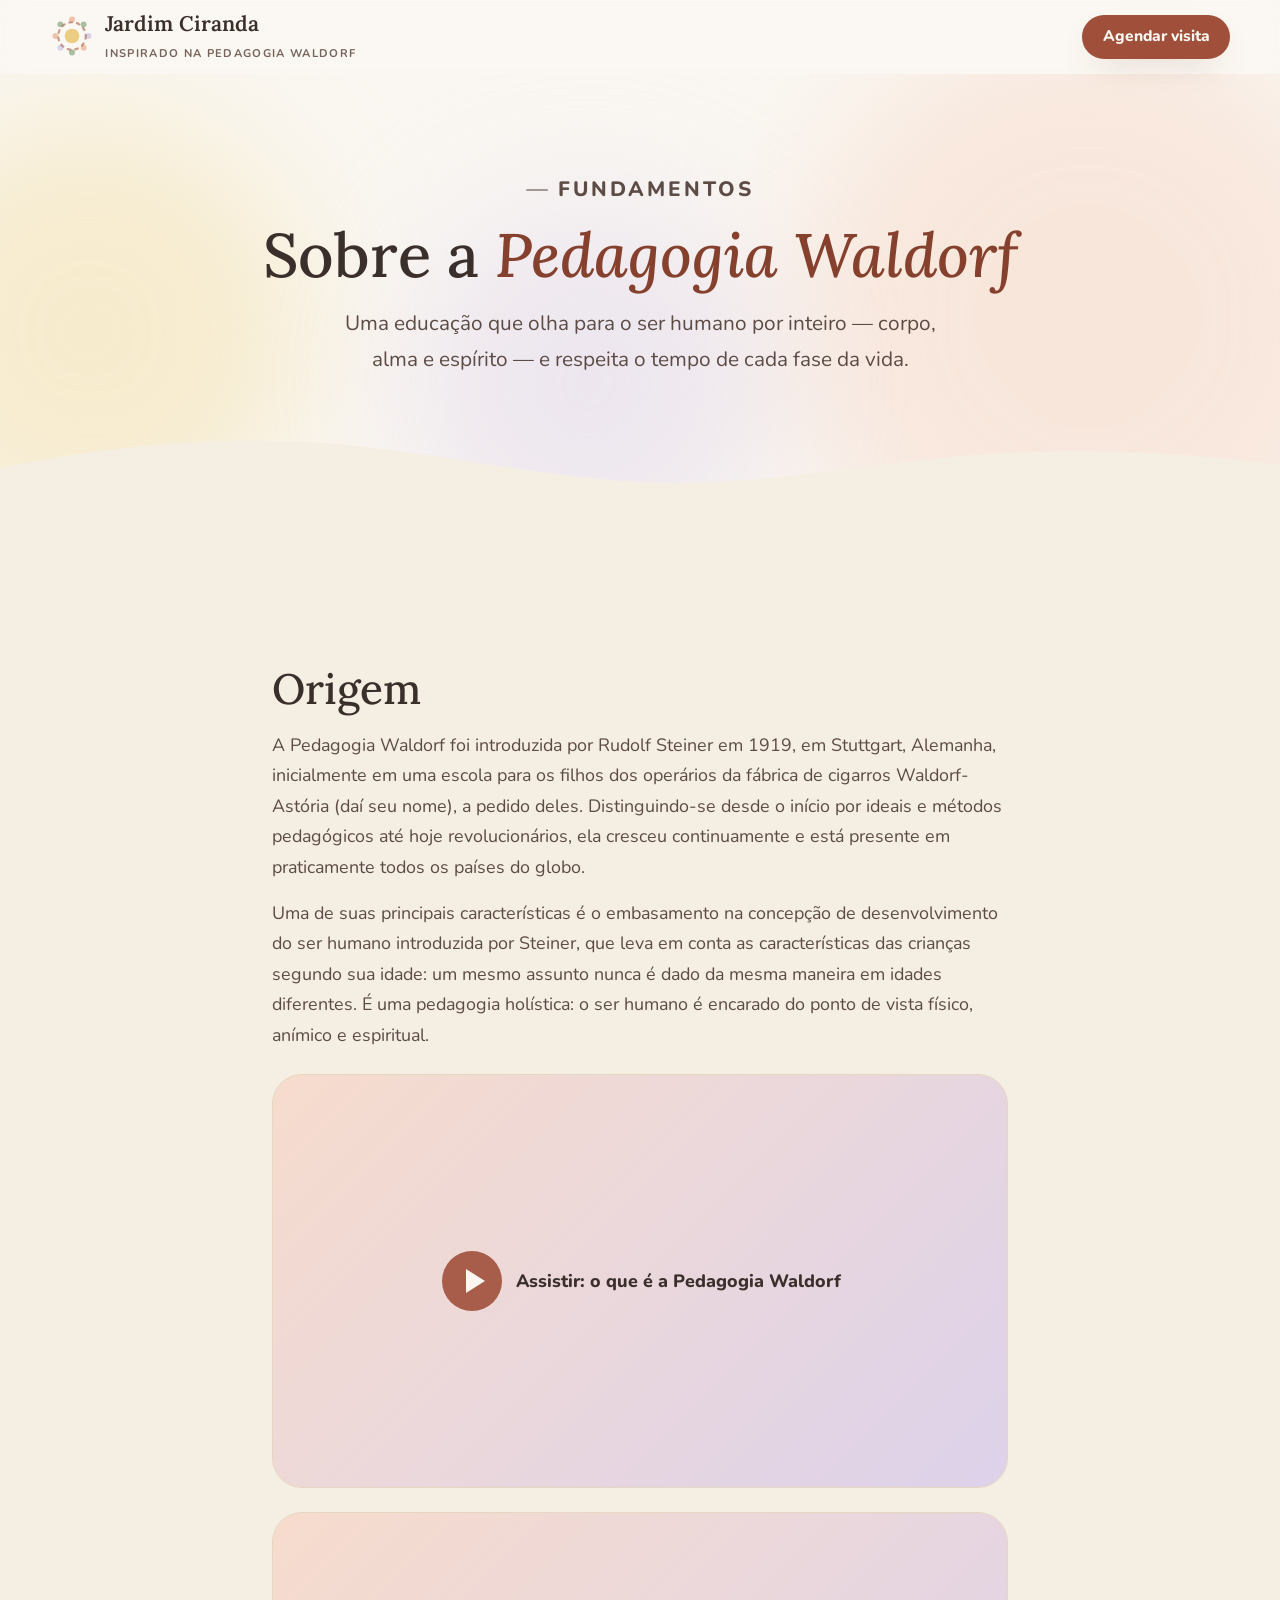
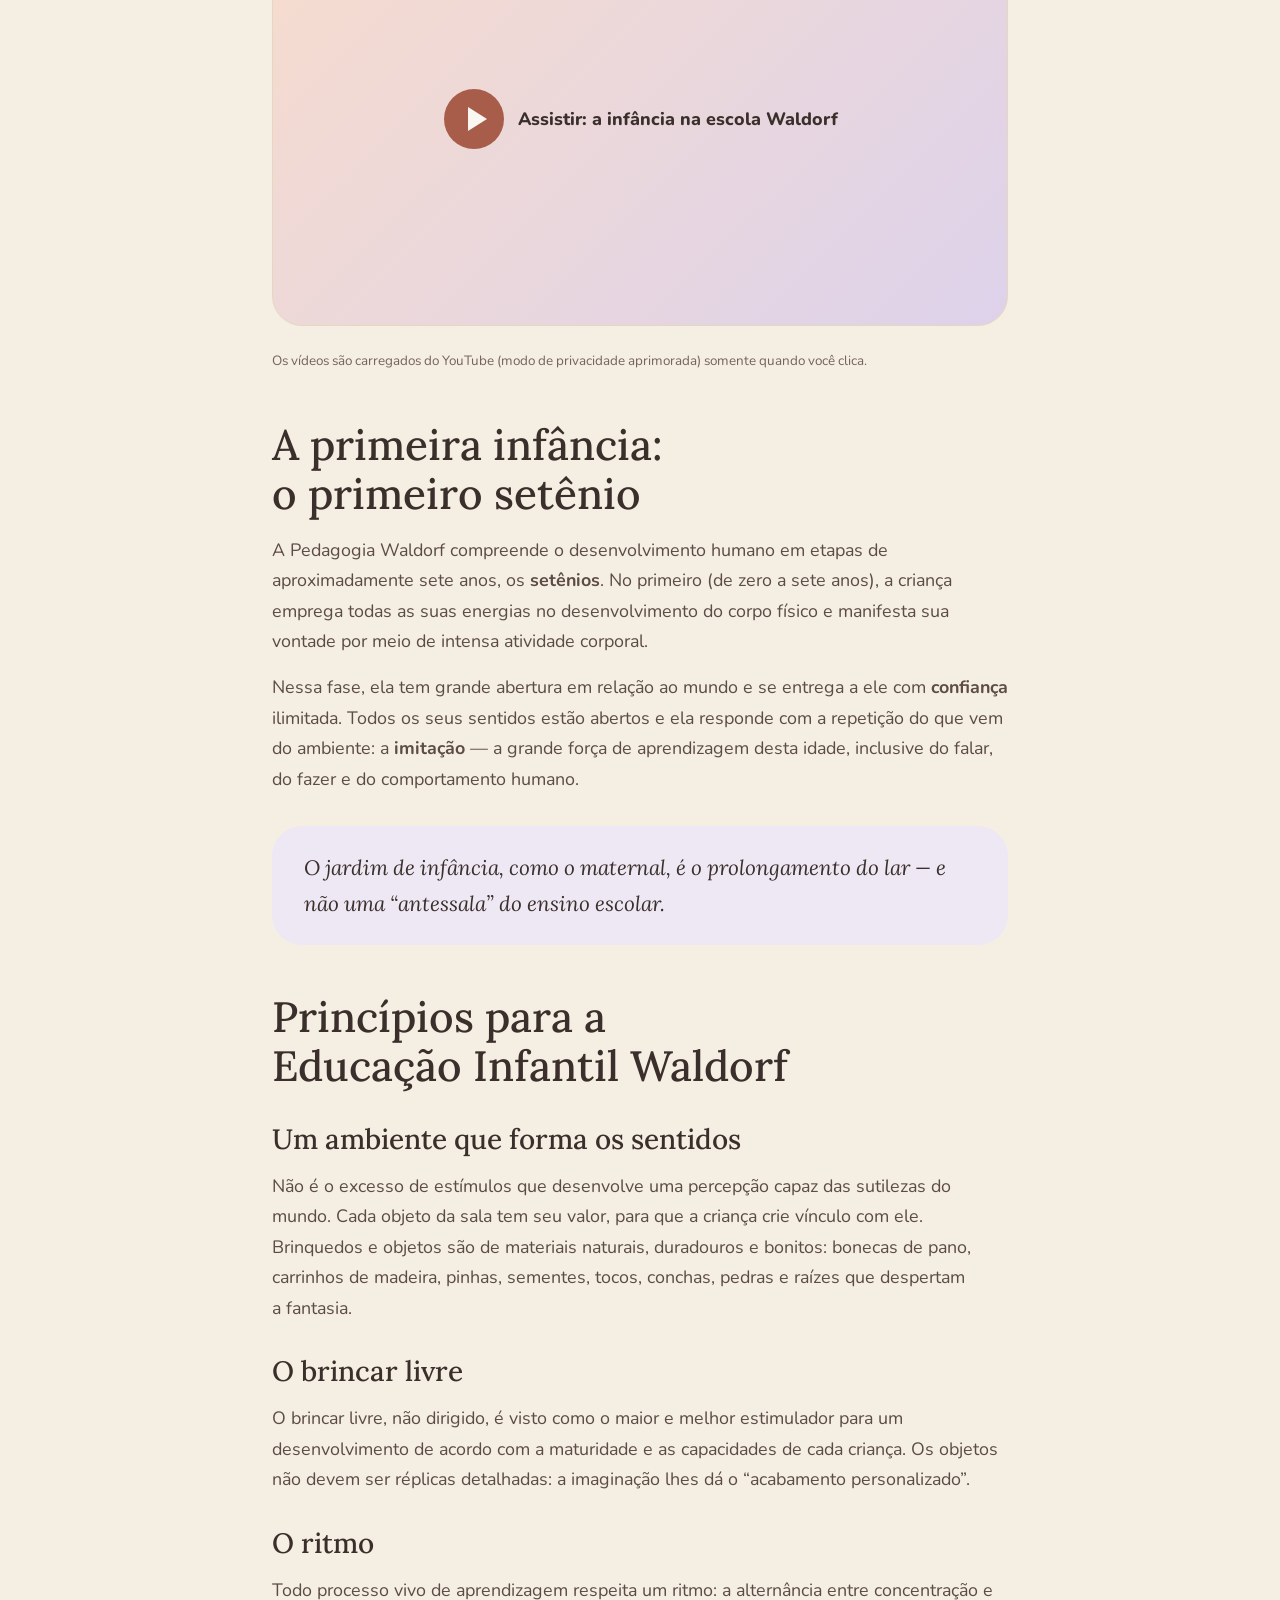
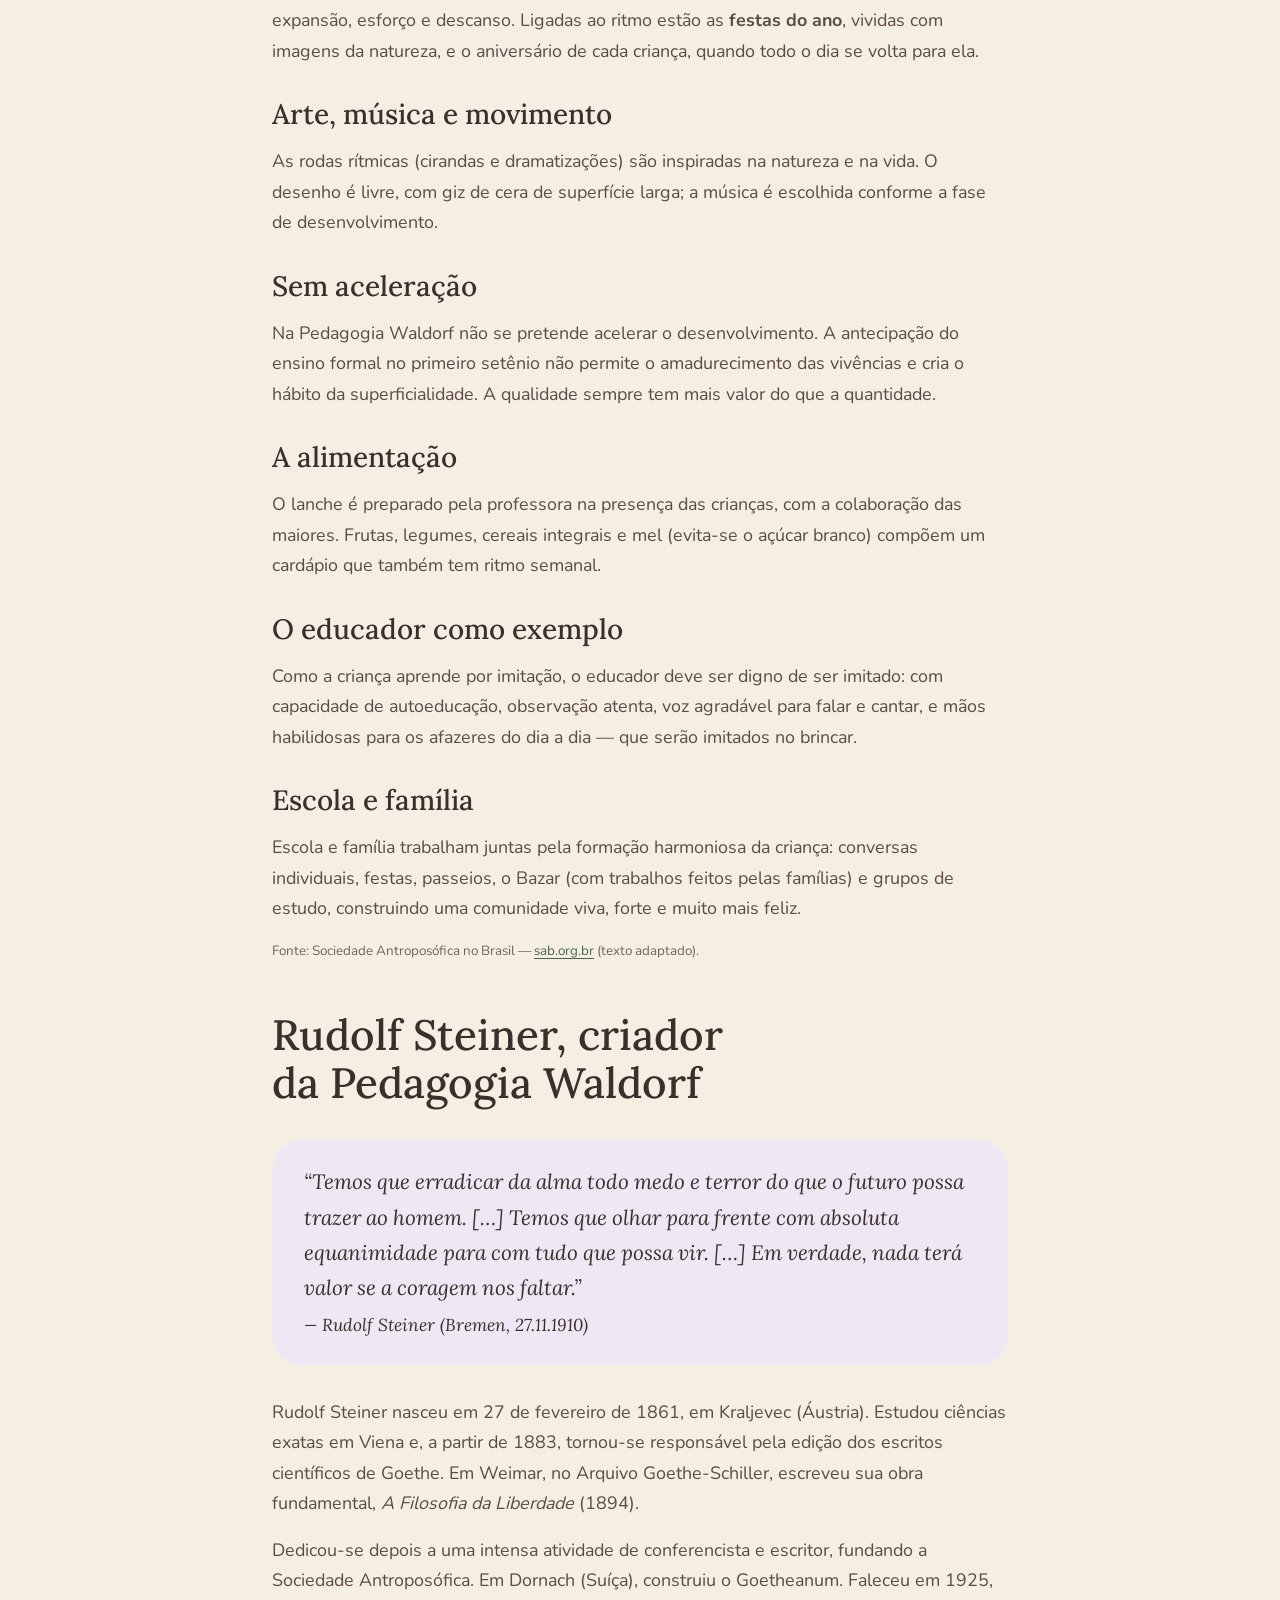
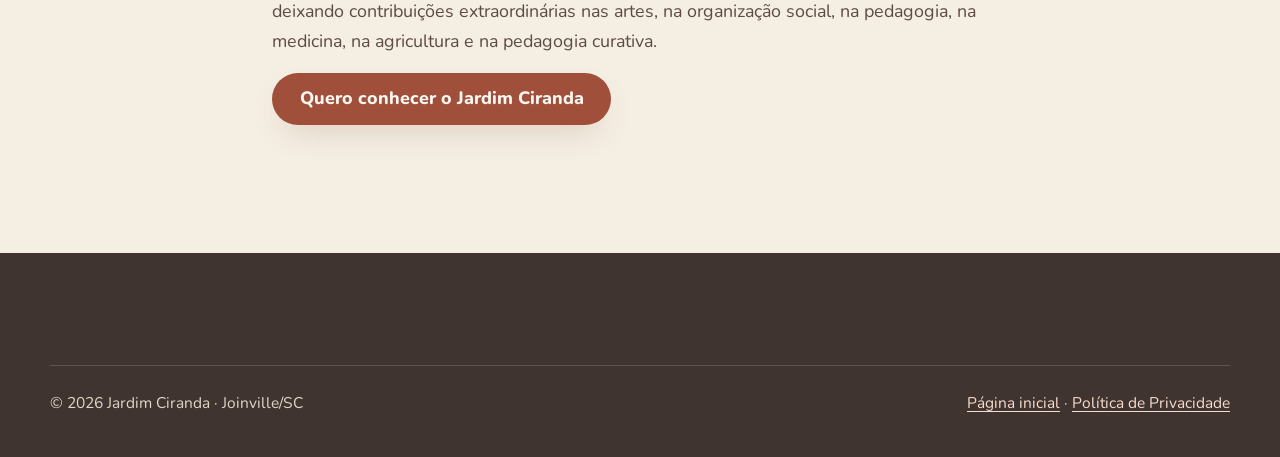
==== pedagogia-waldorf/index.html @ 9fc32a3a "feat: create website structure, core pages, and assets for Jardim Ciranda" ====
<!doctype html>
<html lang="pt-BR">
<head>
  <meta charset="utf-8">
  <meta name="viewport" content="width=device-width, initial-scale=1">
  <meta http-equiv="Content-Security-Policy" content="default-src 'self'; script-src 'self'; style-src 'self'; img-src 'self' data:; font-src 'self'; connect-src 'self'; frame-src https://www.youtube-nocookie.com; form-action 'self'; base-uri 'self'; object-src 'none'; manifest-src 'self'; upgrade-insecure-requests">
  <meta name="referrer" content="strict-origin-when-cross-origin">
  <title>Pedagogia Waldorf na Primeira Infância | Jardim Ciranda</title>
  <meta name="description" content="Entenda a Pedagogia Waldorf: origem com Rudolf Steiner, o primeiro setênio, o brincar livre, o ritmo, as festas do ano e a parceria entre escola e família.">
  <link rel="canonical" href="https://jardimciranda.com.br/pedagogia-waldorf/">
  <meta name="robots" content="index, follow, max-image-preview:large">
  <meta name="theme-color" content="#faf7f2">
  <meta property="og:type" content="article">
  <meta property="og:locale" content="pt_BR">
  <meta property="og:site_name" content="Jardim Ciranda">
  <meta property="og:title" content="Pedagogia Waldorf na Primeira Infância — Jardim Ciranda">
  <meta property="og:description" content="Origem, princípios e o dia a dia de um jardim de infância Waldorf.">
  <meta property="og:url" content="https://jardimciranda.com.br/pedagogia-waldorf/">
  <meta property="og:image" content="https://jardimciranda.com.br/assets/img/og-jardim-ciranda.jpg">
  <meta property="og:image:width" content="1200">
  <meta property="og:image:height" content="630">
  <meta name="twitter:card" content="summary_large_image">
  <link rel="icon" href="../assets/img/favicon.svg" type="image/svg+xml">
  <link rel="preload" href="../assets/fonts/lora-var.woff2" as="font" type="font/woff2" crossorigin>
  <link rel="preload" href="../assets/fonts/nunito-var.woff2" as="font" type="font/woff2" crossorigin>
  <link rel="stylesheet" href="../assets/css/styles.css">
  <script src="../assets/js/config.js" defer></script>
  <script src="../assets/js/main.js" defer></script>
  <script src="../assets/js/video.js" defer></script>
  <script type="application/ld+json">
  {
    "@context": "https://schema.org",
    "@type": "Article",
    "headline": "Pedagogia Waldorf na Primeira Infância",
    "inLanguage": "pt-BR",
    "about": ["Pedagogia Waldorf", "Rudolf Steiner", "Educação Infantil"],
    "image": "https://jardimciranda.com.br/assets/img/og-jardim-ciranda.jpg",
    "publisher": { "@id": "https://jardimciranda.com.br/#escola" },
    "mainEntityOfPage": "https://jardimciranda.com.br/pedagogia-waldorf/",
    "isBasedOn": "https://www.sab.org.br/"
  }
  </script>
</head>
<body>
  <a class="skip-link" href="#conteudo">Pular para o conteúdo</a>
  <svg xmlns="http://www.w3.org/2000/svg" class="sr-only" aria-hidden="true" focusable="false">
    <symbol id="i-logo" viewBox="0 0 48 48"><circle cx="24" cy="24" r="8" fill="#ebcd84"/><circle cx="24" cy="6" r="3.2" fill="#f0c3ab"/><circle cx="36.7" cy="11.3" r="3.2" fill="#a9bfa0"/><circle cx="42" cy="24" r="3.2" fill="#ddd2eb"/><circle cx="36.7" cy="36.7" r="3.2" fill="#f0c3ab"/><circle cx="24" cy="42" r="3.2" fill="#a9bfa0"/><circle cx="11.3" cy="36.7" r="3.2" fill="#ddd2eb"/><circle cx="6" cy="24" r="3.2" fill="#f0c3ab"/><circle cx="11.3" cy="11.3" r="3.2" fill="#a9bfa0"/><circle cx="24" cy="24" r="15" fill="none" stroke="#a0503a" stroke-width="2.4" stroke-linecap="round" stroke-dasharray="3 5.4" opacity=".55"/></symbol>
    <symbol id="i-whatsapp" viewBox="0 0 24 24"><path fill="currentColor" d="M12.04 2a9.9 9.9 0 0 0-8.5 15l-1.4 5.1 5.2-1.4A9.9 9.9 0 1 0 12.04 2Zm0 18.1a8.2 8.2 0 0 1-4.2-1.2l-.3-.2-3.1.8.8-3-.2-.3a8.2 8.2 0 1 1 7 3.9Zm4.5-6.1c-.2-.1-1.5-.7-1.7-.8-.2-.1-.4-.1-.6.1l-.8 1c-.1.2-.3.2-.5.1a6.7 6.7 0 0 1-3.3-2.9c-.3-.4.3-.4.7-1.3.1-.2 0-.3 0-.4l-.8-1.8c-.2-.5-.4-.4-.6-.4h-.5a1 1 0 0 0-.7.3 3 3 0 0 0-.9 2.2 5.2 5.2 0 0 0 1.1 2.7 11.8 11.8 0 0 0 4.5 4c1.7.7 2.3.8 3.2.6a2.7 2.7 0 0 0 1.8-1.2 2.2 2.2 0 0 0 .1-1.3c0-.1-.2-.2-.5-.3Z"/></symbol>
    <symbol id="i-play-video" viewBox="0 0 64 64"><circle cx="32" cy="32" r="30" fill="currentColor" opacity=".9"/><path d="M26 20v24l19-12Z" fill="#faf7f2"/></symbol>
    <symbol id="i-wave" viewBox="0 0 1440 90" preserveAspectRatio="none"><path d="M0 46c120-26 240-38 360-30s240 40 360 46 240-18 360-30 240-6 360 10V90H0Z"/></symbol>
  </svg>

  <header class="site-header">
    <div class="container">
      <a class="brand" href="../" aria-label="Jardim Ciranda — página inicial">
        <svg aria-hidden="true"><use href="#i-logo"/></svg>
        <span><span class="brand__name">Jardim Ciranda</span><span class="brand__tag">Inspirado na Pedagogia Waldorf</span></span>
      </a>
      <a class="btn btn--sm" href="../#contato">Agendar visita</a>
    </div>
  </header>

  <main id="conteudo" tabindex="-1">
    <section class="page-hero">
      <div class="lazur" aria-hidden="true"><span class="l1"></span><span class="l2"></span><span class="l3"></span></div>
      <div class="container">
        <p class="eyebrow">Fundamentos</p>
        <h1>Sobre a <em>Pedagogia Waldorf</em></h1>
        <p>Uma educação que olha para o ser humano por inteiro — corpo, alma e espírito — e respeita o tempo de cada fase da vida.</p>
      </div>
      <svg class="wave wave--bottom wave--to-alt" aria-hidden="true" viewBox="0 0 1440 90" preserveAspectRatio="none"><use href="#i-wave"/></svg>
    </section>

    <section class="section section--alt">
      <article class="container prose">
        <h2>Origem</h2>
        <p>
          A Pedagogia Waldorf foi introduzida por Rudolf Steiner em 1919, em Stuttgart, Alemanha, inicialmente em uma escola para os
          filhos dos operários da fábrica de cigarros Waldorf-Astória (daí seu nome), a pedido deles. Distinguindo-se desde o início por
          ideais e métodos pedagógicos até hoje revolucionários, ela cresceu continuamente e está presente em praticamente todos os países do globo.
        </p>
        <p>
          Uma de suas principais características é o embasamento na concepção de desenvolvimento do ser humano introduzida por Steiner,
          que leva em conta as características das crianças segundo sua idade: um mesmo assunto nunca é dado da mesma maneira em idades diferentes.
          É uma pedagogia holística: o ser humano é encarado do ponto de vista físico, anímico e espiritual.
        </p>

        <!-- Vídeos do site original: carregados apenas após clique, pelo domínio sem cookies do YouTube -->
        <button type="button" class="video-facade" data-video="shIelJdBSKQ" data-start="30" data-title="Vídeo sobre a Pedagogia Waldorf">
          <svg aria-hidden="true"><use href="#i-play-video"/></svg> Assistir: o que é a Pedagogia Waldorf
        </button>
        <button type="button" class="video-facade" data-video="S_zcEdvK9Io" data-title="Vídeo sobre a Pedagogia Waldorf na infância">
          <svg aria-hidden="true"><use href="#i-play-video"/></svg> Assistir: a infância na escola Waldorf
        </button>
        <p class="source">Os vídeos são carregados do YouTube (modo de privacidade aprimorada) somente quando você clica.</p>

        <h2>A primeira infância: o primeiro setênio</h2>
        <p>
          A Pedagogia Waldorf compreende o desenvolvimento humano em etapas de aproximadamente sete anos, os <strong>setênios</strong>.
          No primeiro (de zero a sete anos), a criança emprega todas as suas energias no desenvolvimento do corpo físico e manifesta
          sua vontade por meio de intensa atividade corporal.
        </p>
        <p>
          Nessa fase, ela tem grande abertura em relação ao mundo e se entrega a ele com <strong>confiança</strong> ilimitada. Todos os
          seus sentidos estão abertos e ela responde com a repetição do que vem do ambiente: a <strong>imitação</strong> — a grande força
          de aprendizagem desta idade, inclusive do falar, do fazer e do comportamento humano.
        </p>
        <blockquote>O jardim de infância, como o maternal, é o prolongamento do lar — e não uma “antessala” do ensino escolar.</blockquote>

        <h2>Princípios para a Educação Infantil Waldorf</h2>
        <h3>Um ambiente que forma os sentidos</h3>
        <p>
          Não é o excesso de estímulos que desenvolve uma percepção capaz das sutilezas do mundo. Cada objeto da sala tem seu valor,
          para que a criança crie vínculo com ele. Brinquedos e objetos são de materiais naturais, duradouros e bonitos: bonecas de pano,
          carrinhos de madeira, pinhas, sementes, tocos, conchas, pedras e raízes que despertam a fantasia.
        </p>
        <h3>O brincar livre</h3>
        <p>
          O brincar livre, não dirigido, é visto como o maior e melhor estimulador para um desenvolvimento de acordo com a maturidade e
          as capacidades de cada criança. Os objetos não devem ser réplicas detalhadas: a imaginação lhes dá o “acabamento personalizado”.
        </p>
        <h3>O ritmo</h3>
        <p>
          Todo processo vivo de aprendizagem respeita um ritmo: a alternância entre concentração e expansão, esforço e descanso. Ligadas
          ao ritmo estão as <strong>festas do ano</strong>, vividas com imagens da natureza, e o aniversário de cada criança, quando todo o
          dia se volta para ela.
        </p>
        <h3>Arte, música e movimento</h3>
        <p>
          As rodas rítmicas (cirandas e dramatizações) são inspiradas na natureza e na vida. O desenho é livre, com giz de cera de superfície
          larga; a música é escolhida conforme a fase de desenvolvimento.
        </p>
        <h3>Sem aceleração</h3>
        <p>
          Na Pedagogia Waldorf não se pretende acelerar o desenvolvimento. A antecipação do ensino formal no primeiro setênio não permite o
          amadurecimento das vivências e cria o hábito da superficialidade. A qualidade sempre tem mais valor do que a quantidade.
        </p>
        <h3>A alimentação</h3>
        <p>
          O lanche é preparado pela professora na presença das crianças, com a colaboração das maiores. Frutas, legumes, cereais integrais
          e mel (evita-se o açúcar branco) compõem um cardápio que também tem ritmo semanal.
        </p>
        <h3>O educador como exemplo</h3>
        <p>
          Como a criança aprende por imitação, o educador deve ser digno de ser imitado: com capacidade de autoeducação, observação atenta,
          voz agradável para falar e cantar, e mãos habilidosas para os afazeres do dia a dia — que serão imitados no brincar.
        </p>
        <h3>Escola e família</h3>
        <p>
          Escola e família trabalham juntas pela formação harmoniosa da criança: conversas individuais, festas, passeios, o Bazar
          (com trabalhos feitos pelas famílias) e grupos de estudo, construindo uma comunidade viva, forte e muito mais feliz.
        </p>
        <p class="source">Fonte: Sociedade Antroposófica no Brasil — <a href="https://www.sab.org.br/" target="_blank" rel="noopener noreferrer">sab.org.br</a> (texto adaptado).</p>

        <h2>Rudolf Steiner, criador da Pedagogia Waldorf</h2>
        <blockquote>
          “Temos que erradicar da alma todo medo e terror do que o futuro possa trazer ao homem. […] Temos que olhar para frente com
          absoluta equanimidade para com tudo que possa vir. […] Em verdade, nada terá valor se a coragem nos faltar.”
          <br><small>— Rudolf Steiner (Bremen, 27.11.1910)</small>
        </blockquote>
        <p>
          Rudolf Steiner nasceu em 27 de fevereiro de 1861, em Kraljevec (Áustria). Estudou ciências exatas em Viena e, a partir de 1883,
          tornou-se responsável pela edição dos escritos científicos de Goethe. Em Weimar, no Arquivo Goethe-Schiller, escreveu sua obra
          fundamental, <em>A Filosofia da Liberdade</em> (1894).
        </p>
        <p>
          Dedicou-se depois a uma intensa atividade de conferencista e escritor, fundando a Sociedade Antroposófica. Em Dornach (Suíça),
          construiu o Goetheanum. Faleceu em 1925, deixando contribuições extraordinárias nas artes, na organização social, na pedagogia,
          na medicina, na agricultura e na pedagogia curativa.
        </p>

        <p><a class="btn" href="../#contato">Quero conhecer o Jardim Ciranda</a></p>
      </article>
    </section>
  </main>

  <footer class="site-footer">
    <div class="container">
      <div class="footer-bottom">
        <p>© <span data-year>2026</span> Jardim Ciranda · Joinville/SC</p>
        <p><a href="../">Página inicial</a> · <a href="../politica-de-privacidade.html">Política de Privacidade</a></p>
      </div>
    </div>
  </footer>

  <a class="wa-float" href="https://wa.me/5547988916765" target="_blank" rel="noopener noreferrer" data-wa-link aria-label="Conversar com a secretaria pelo WhatsApp (abre em nova aba)">
    <svg aria-hidden="true"><use href="#i-whatsapp"/></svg><span class="wa-float__label">Fale conosco</span>
  </a>
</body>
</html>
---- assets/css/styles.css ----
/* ==========================================================================
   Jardim Ciranda — styles.css
   Design system inspirado na Pedagogia Waldorf (paleta "Lazur").
   Sem frameworks. Sem estilos inline (compatível com CSP style-src 'self').
   Contrastes verificados para WCAG 2.1 AA.
   ========================================================================== */

/* ---------- 1. Fontes self-hosted (sem requisições a terceiros → LGPD) ---------- */
@font-face {
  font-family: 'Lora';
  src: url('../fonts/lora-var.woff2') format('woff2');
  font-weight: 400 700;
  font-style: normal;
  font-display: swap;
}
@font-face {
  font-family: 'Lora';
  src: url('../fonts/lora-var-italic.woff2') format('woff2');
  font-weight: 400 700;
  font-style: italic;
  font-display: swap;
}
@font-face {
  font-family: 'Nunito';
  src: url('../fonts/nunito-var.woff2') format('woff2');
  font-weight: 300 900;
  font-style: normal;
  font-display: swap;
}

/* ---------- 2. Design tokens ---------- */
:root {
  /* Fundos (blanco-hueso) */
  --c-cream-50: #faf7f2;
  --c-cream-100: #f5eee3;
  --c-cream-200: #eee2cf;
  --c-surface: #fdfbf7;

  /* Pastéis Waldorf */
  --c-peach-200: #f7dccd;
  --c-peach-300: #f0c3ab;
  --c-rose-200: #f2d6d3;
  --c-ochre-200: #f5e4b6;
  --c-ochre-300: #ebcd84;
  --c-sage-100: #e7eee2;
  --c-sage-200: #d0ddc8;
  --c-sage-300: #a9bfa0;
  --c-lavender-100: #eee8f5;
  --c-lavender-200: #ddd2eb;
  --c-sky-200: #d7e6ed;

  /* Profundos — texto e CTAs (contraste sobre --c-cream-50) */
  --c-ink-900: #3a2f2b;        /* 12.4:1 */
  --c-ink-700: #5c4c45;        /*  8.0:1 */
  --c-ink-500: #75635a;        /*  5.5:1 */
  --c-terracotta-600: #a0503a; /*  5.4:1 (texto cream sobre ele) */
  --c-terracotta-700: #86412e;
  --c-sage-700: #4a6847;       /*  6.0:1 */
  --c-sage-800: #3b5539;
  --c-plum-700: #6b4f7a;

  /* Semânticos */
  --bg: var(--c-cream-50);
  --bg-alt: var(--c-cream-100);
  --text: var(--c-ink-900);
  --text-muted: var(--c-ink-700);
  --text-subtle: var(--c-ink-500);
  --primary: var(--c-terracotta-600);
  --primary-hover: var(--c-terracotta-700);
  --on-primary: var(--c-cream-50);
  --accent: var(--c-sage-700);
  --border: #e6d7c1;
  --focus: var(--c-plum-700);
  --success: #3d6a3a;
  --error: #9a2f22;
  --whatsapp: #1f7a4d; /* verde WhatsApp escurecido para AA com texto claro */

  /* Tipografia */
  --font-serif: 'Lora', 'Iowan Old Style', Georgia, serif;
  --font-sans: 'Nunito', 'Segoe UI', system-ui, -apple-system, sans-serif;
  --fs-xs: clamp(0.78rem, 0.76rem + 0.1vw, 0.84rem);
  --fs-sm: clamp(0.9rem, 0.87rem + 0.15vw, 0.97rem);
  --fs-base: clamp(1.02rem, 0.98rem + 0.2vw, 1.12rem);
  --fs-lg: clamp(1.14rem, 1.06rem + 0.35vw, 1.3rem);
  --fs-xl: clamp(1.35rem, 1.2rem + 0.7vw, 1.75rem);
  --fs-2xl: clamp(1.8rem, 1.45rem + 1.5vw, 2.65rem);
  --fs-3xl: clamp(2.25rem, 1.6rem + 2.8vw, 3.85rem);

  /* Espaços */
  --sp-1: 0.25rem;
  --sp-2: 0.5rem;
  --sp-3: 0.75rem;
  --sp-4: 1rem;
  --sp-5: 1.5rem;
  --sp-6: 2rem;
  --sp-7: 3rem;
  --sp-8: 4rem;
  --section-y: clamp(4.25rem, 3rem + 5vw, 7.5rem);

  /* Formas orgânicas */
  --r-sm: 12px;
  --r-md: 20px;
  --r-lg: 30px;
  --r-xl: 44px;
  --r-pill: 999px;
  --r-blob-1: 62% 38% 46% 54% / 58% 44% 56% 42%;
  --r-blob-2: 42% 58% 63% 37% / 41% 53% 47% 59%;
  --r-blob-3: 55% 45% 38% 62% / 49% 61% 39% 51%;

  /* Sombras quentes */
  --shadow-sm: 0 2px 10px rgba(122, 82, 54, 0.08);
  --shadow-md: 0 14px 34px -14px rgba(122, 82, 54, 0.28);
  --shadow-lg: 0 30px 70px -28px rgba(122, 82, 54, 0.38);

  /* Movimento gentil */
  --ease: cubic-bezier(0.33, 1, 0.68, 1);
  --t-fast: 180ms;
  --t-base: 320ms;
  --t-slow: 800ms;

  --container: 1180px;
  --header-h: 74px;
}

/* ---------- 3. Base ---------- */
*,
*::before,
*::after { box-sizing: border-box; }

html {
  -webkit-text-size-adjust: 100%;
  text-size-adjust: 100%;
  scroll-behavior: smooth;
  scroll-padding-top: calc(var(--header-h) + 16px);
}

body {
  margin: 0;
  font-family: var(--font-sans);
  font-size: var(--fs-base);
  line-height: 1.7;
  color: var(--text);
  background: var(--bg);
  -webkit-font-smoothing: antialiased;
  overflow-x: hidden;
}

img, svg, iframe { display: block; max-width: 100%; }
img { height: auto; }

h1, h2, h3, h4 {
  font-family: var(--font-serif);
  font-weight: 500;
  line-height: 1.15;
  margin: 0 0 var(--sp-4);
  text-wrap: balance;
}
h1 em, h2 em { font-style: italic; color: var(--c-terracotta-700); }
p { margin: 0 0 var(--sp-4); text-wrap: pretty; }

a {
  color: var(--accent);
  text-underline-offset: 3px;
  text-decoration-thickness: 1px;
  transition: color var(--t-fast) ease;
}
a:hover { color: var(--c-sage-800); }

button, input, select, textarea { font: inherit; color: inherit; }
ul[role='list'], ol[role='list'] { list-style: none; margin: 0; padding: 0; }
::selection { background: var(--c-ochre-200); color: var(--c-ink-900); }

:focus-visible {
  outline: 3px solid var(--focus);
  outline-offset: 3px;
  border-radius: 8px;
}

.skip-link {
  position: absolute;
  left: 1rem;
  top: -120px;
  z-index: 1000;
  padding: 0.75rem 1.25rem;
  background: var(--c-ink-900);
  color: var(--c-cream-50);
  border-radius: var(--r-pill);
  font-weight: 800;
  text-decoration: none;
}
.skip-link:focus { top: 1rem; color: var(--c-cream-50); }

.sr-only {
  position: absolute !important;
  width: 1px; height: 1px;
  padding: 0; margin: -1px;
  overflow: hidden; clip: rect(0, 0, 0, 0);
  white-space: nowrap; border: 0;
}

/* Honeypot: invisível para humanos e leitores de tela, visível para bots */
.hidden, .hp-field {
  position: absolute !important;
  left: -9999px !important;
  width: 1px; height: 1px;
  overflow: hidden;
  opacity: 0;
}
[hidden] { display: none !important; }

/* ---------- 4. Layout ---------- */
.container { width: min(100% - 2.5rem, var(--container)); margin-inline: auto; }
.section { position: relative; padding-block: var(--section-y); }
.section--alt { background: var(--bg-alt); }
.section--sage { background: var(--c-sage-100); }
.section--lavender { background: var(--c-lavender-100); }

.section-head { max-width: 46rem; margin: 0 auto var(--sp-7); text-align: center; position: relative; z-index: 1; }
.section-head h2 { font-size: var(--fs-2xl); }
.section-head p { color: var(--text-muted); font-size: var(--fs-lg); }

.eyebrow {
  display: inline-flex; align-items: center; gap: 0.6rem;
  font-size: var(--fs-xs); font-weight: 800; letter-spacing: 0.14em; text-transform: uppercase;
  color: var(--c-terracotta-700);
  margin-bottom: var(--sp-3);
}
.eyebrow::before, .section-head .eyebrow::after {
  content: ''; width: 22px; height: 2px; border-radius: 2px; background: currentColor; opacity: 0.55;
}

/* Fundo aquarelado Lazur */
.lazur { position: absolute; inset: 0; overflow: hidden; pointer-events: none; z-index: 0; }
.lazur span { position: absolute; border-radius: 50%; filter: blur(70px); opacity: 0.6; }
.lazur .l1 { width: 46vw; height: 46vw; max-width: 620px; max-height: 620px; background: var(--c-peach-200); top: -12%; right: -8%; }
.lazur .l2 { width: 34vw; height: 34vw; max-width: 460px; max-height: 460px; background: var(--c-ochre-200); bottom: -10%; left: -10%; }
.lazur .l3 { width: 28vw; height: 28vw; max-width: 380px; max-height: 380px; background: var(--c-lavender-200); top: 30%; left: 32%; opacity: 0.45; }
.lazur .l4 { width: 30vw; height: 30vw; max-width: 420px; max-height: 420px; background: var(--c-sage-200); bottom: -14%; right: 10%; }

/* Divisores em onda */
.wave { position: absolute; left: 0; right: 0; width: 100%; height: clamp(40px, 6vw, 90px); pointer-events: none; z-index: 1; }
.wave--bottom { bottom: -1px; }
.wave--top { top: -1px; transform: rotate(180deg); }
.wave { fill: var(--bg); }
.wave--to-alt { fill: var(--bg-alt); }
.wave--to-sage { fill: var(--c-sage-100); }
.wave--to-lavender { fill: var(--c-lavender-100); }
.wave--to-cream { fill: var(--bg); }
.wave--to-ink { fill: #3f3430; }

/* ---------- 5. Botões ---------- */
.btn {
  --btn-bg: var(--primary);
  --btn-fg: var(--on-primary);
  display: inline-flex; align-items: center; justify-content: center; gap: 0.6rem;
  min-height: 52px;
  padding: 0.85rem 1.6rem;
  border: 2px solid transparent;
  border-radius: var(--r-pill);
  background: var(--btn-bg);
  color: var(--btn-fg);
  font-weight: 800;
  font-size: var(--fs-base);
  line-height: 1.2;
  text-decoration: none;
  cursor: pointer;
  box-shadow: var(--shadow-md);
  transition: transform var(--t-base) var(--ease), box-shadow var(--t-base) var(--ease), background-color var(--t-fast) ease, color var(--t-fast) ease;
}
.btn:hover { --btn-bg: var(--primary-hover); color: var(--btn-fg); transform: translateY(-2px); box-shadow: var(--shadow-lg); }
.btn:active { transform: translateY(0); }
.btn svg { width: 20px; height: 20px; flex: none; }
.btn--ghost { --btn-bg: transparent; --btn-fg: var(--c-sage-800); border-color: var(--c-sage-300); box-shadow: none; }
.btn--ghost:hover { --btn-bg: var(--c-sage-100); --btn-fg: var(--c-sage-800); box-shadow: var(--shadow-sm); }
.btn--whatsapp { --btn-bg: var(--whatsapp); }
.btn--whatsapp:hover { --btn-bg: #17603c; }
.btn--sm { min-height: 44px; padding: 0.55rem 1.15rem; font-size: var(--fs-sm); }
.btn--block { width: 100%; }
.btn[disabled], .btn[aria-busy='true'] { opacity: 0.7; cursor: progress; transform: none; }

/* ---------- 6. Header ---------- */
.site-header {
  position: sticky; top: 0; z-index: 50;
  height: var(--header-h);
  background: rgba(250, 247, 242, 0.82);
  -webkit-backdrop-filter: saturate(1.4) blur(14px);
  backdrop-filter: saturate(1.4) blur(14px);
  border-bottom: 1px solid transparent;
  transition: border-color var(--t-base) ease, box-shadow var(--t-base) ease;
}
.site-header.is-scrolled { border-color: var(--border); box-shadow: 0 6px 24px -18px rgba(122, 82, 54, 0.5); }
.site-header .container { height: 100%; display: flex; align-items: center; justify-content: space-between; gap: 1rem; }

.brand { display: inline-flex; align-items: center; gap: 0.7rem; text-decoration: none; color: var(--text); }
.brand:hover { color: var(--text); }
.brand svg { width: 44px; height: 44px; transition: transform 1.2s var(--ease); }
.brand:hover svg { transform: rotate(40deg); }
.brand__name { font-family: var(--font-serif); font-size: 1.32rem; font-weight: 600; line-height: 1; }
.brand__tag { display: block; font-family: var(--font-sans); font-size: 0.7rem; font-weight: 700; letter-spacing: 0.12em; text-transform: uppercase; color: var(--text-subtle); margin-top: 4px; }

.nav { display: flex; align-items: center; gap: 0.25rem; }
.nav__list { display: flex; gap: 0.15rem; }
.nav__list a {
  display: block; padding: 0.5rem 0.85rem; border-radius: var(--r-pill);
  color: var(--text-muted); font-weight: 700; font-size: var(--fs-sm); text-decoration: none;
  transition: background-color var(--t-fast) ease, color var(--t-fast) ease;
}
.nav__list a:hover, .nav__list a[aria-current='true'] { background: var(--c-peach-200); color: var(--c-ink-900); }
.nav .btn { margin-left: 0.6rem; }

.nav-toggle {
  display: none; width: 48px; height: 48px; border: 0; border-radius: 50%;
  background: var(--c-peach-200); cursor: pointer; place-items: center;
}
.nav-toggle span, .nav-toggle span::before, .nav-toggle span::after {
  display: block; width: 20px; height: 2px; border-radius: 2px; background: var(--c-ink-900);
  transition: transform var(--t-base) var(--ease), opacity var(--t-fast) ease; position: relative;
}
.nav-toggle span::before, .nav-toggle span::after { content: ''; position: absolute; left: 0; }
.nav-toggle span::before { top: -6px; }
.nav-toggle span::after { top: 6px; }
.nav-toggle[aria-expanded='true'] span { background: transparent; }
.nav-toggle[aria-expanded='true'] span::before { transform: translateY(6px) rotate(45deg); }
.nav-toggle[aria-expanded='true'] span::after { transform: translateY(-6px) rotate(-45deg); }

@media (max-width: 960px) {
  .nav-toggle { display: grid; }
  .nav {
    position: fixed; inset: var(--header-h) 0 auto 0;
    flex-direction: column; align-items: stretch; gap: 0.5rem;
    padding: 1.25rem 1.25rem 1.75rem;
    background: var(--c-cream-50);
    border-bottom: 1px solid var(--border);
    border-radius: 0 0 var(--r-lg) var(--r-lg);
    box-shadow: var(--shadow-lg);
    transform: translateY(-12px); opacity: 0; visibility: hidden;
    transition: transform var(--t-base) var(--ease), opacity var(--t-base) ease, visibility 0s linear var(--t-base);
  }
  .nav.is-open { transform: none; opacity: 1; visibility: visible; transition-delay: 0s; }
  .nav__list { flex-direction: column; }
  .nav__list a { padding: 0.85rem 1rem; font-size: var(--fs-base); }
  .nav .btn { margin: 0.5rem 0 0; }
}

/* ---------- 7. Hero ---------- */
.hero { position: relative; padding: clamp(2.5rem, 2rem + 4vw, 5.5rem) 0 clamp(5rem, 4rem + 6vw, 9rem); overflow: hidden; }
.hero__grid { position: relative; z-index: 2; display: grid; grid-template-columns: 1.05fr 0.95fr; gap: clamp(2rem, 4vw, 4.5rem); align-items: center; }
.hero h1 { font-size: var(--fs-3xl); letter-spacing: -0.01em; margin-bottom: var(--sp-5); }
.hero__lead { font-size: var(--fs-lg); color: var(--text-muted); max-width: 34rem; margin-bottom: var(--sp-6); }
.hero__ctas { display: flex; flex-wrap: wrap; gap: 0.85rem; margin-bottom: var(--sp-6); }
.hero__chips { display: flex; flex-wrap: wrap; gap: 0.6rem; }
.chip {
  display: inline-flex; align-items: center; gap: 0.45rem;
  padding: 0.45rem 0.9rem; border-radius: var(--r-pill);
  background: rgba(253, 251, 247, 0.85); border: 1px solid var(--border);
  font-size: var(--fs-sm); font-weight: 700; color: var(--text-muted);
}
.chip svg { width: 18px; height: 18px; color: var(--c-sage-700); }

.hero__media { position: relative; aspect-ratio: 1 / 1.02; max-width: 560px; justify-self: center; width: 100%; }
.hero__blob {
  position: absolute; inset: 4% 2% 6% 6%;
  border-radius: var(--r-blob-1);
  overflow: hidden;
  box-shadow: var(--shadow-lg);
  animation: morph 18s ease-in-out infinite;
}
.hero__blob img { width: 100%; height: 100%; object-fit: cover; object-position: 30% 40%; }
.hero__ring { position: absolute; inset: 0; border: 2px dashed var(--c-ochre-300); border-radius: var(--r-blob-2); opacity: 0.8; animation: morph 22s ease-in-out infinite reverse; }
.hero__card {
  position: absolute; display: flex; align-items: center; gap: 0.75rem;
  padding: 0.8rem 1.05rem; border-radius: var(--r-md);
  background: var(--c-surface); box-shadow: var(--shadow-md);
  font-size: var(--fs-sm); font-weight: 700; line-height: 1.3; color: var(--text);
  animation: float-soft 7s ease-in-out infinite;
}
.hero__card small { display: block; font-weight: 600; color: var(--text-subtle); }
.hero__card .dot { width: 40px; height: 40px; border-radius: 50%; display: grid; place-items: center; flex: none; }
.hero__card .dot svg { width: 22px; height: 22px; }
.hero__card--a { left: -4%; bottom: 14%; }
.hero__card--a .dot { background: var(--c-sage-200); color: var(--c-sage-800); }
.hero__card--b { right: -2%; top: 8%; animation-delay: -3s; }
.hero__card--b .dot { background: var(--c-ochre-200); color: #7a5a14; }

@media (max-width: 900px) {
  .hero__grid { grid-template-columns: 1fr; }
  .hero__media { max-width: 440px; order: -1; }
  .hero__card--a { left: 0; }
  .hero__card--b { right: 0; }
}

/* ---------- 8. Manifesto "Imagine" ---------- */
.manifesto { display: grid; grid-template-columns: 0.9fr 1.1fr; gap: clamp(2rem, 5vw, 5rem); align-items: center; }
.manifesto__media { position: relative; }
.manifesto__media img { width: 100%; border-radius: var(--r-blob-3); box-shadow: var(--shadow-lg); aspect-ratio: 4 / 3.4; object-fit: cover; }
.manifesto__media .stamp {
  position: absolute; right: -6%; bottom: -8%; width: 132px; height: 132px; border-radius: 50%;
  background: var(--c-ochre-200); display: grid; place-items: center; text-align: center;
  font-family: var(--font-serif); font-style: italic; font-size: 1rem; line-height: 1.25; color: var(--c-ink-900);
  box-shadow: var(--shadow-md); padding: 1rem;
  animation: float-soft 9s ease-in-out infinite;
}
.manifesto h2 { font-size: var(--fs-2xl); }
.manifesto__text p { color: var(--text-muted); font-size: var(--fs-lg); }
.manifesto__text .highlight { font-family: var(--font-serif); font-style: italic; font-size: var(--fs-xl); color: var(--c-terracotta-700); line-height: 1.4; }
.quote {
  margin: var(--sp-6) 0 0; padding: var(--sp-5) var(--sp-6); border-radius: var(--r-lg);
  background: var(--c-lavender-100); border-left: 4px solid var(--c-lavender-200);
}
.quote p { font-family: var(--font-serif); font-style: italic; font-size: var(--fs-lg); color: var(--c-ink-900); margin-bottom: var(--sp-2); }
.quote cite { font-style: normal; font-weight: 800; font-size: var(--fs-sm); color: var(--c-plum-700); }

@media (max-width: 860px) {
  .manifesto { grid-template-columns: 1fr; }
  .manifesto__media .stamp { right: 4%; width: 112px; height: 112px; font-size: 0.9rem; }
}

/* ---------- 9. Pilares (benefícios) ---------- */
.pillars { position: relative; z-index: 1; display: grid; grid-template-columns: repeat(auto-fit, minmax(min(100%, 320px), 1fr)); gap: 1.25rem; }
.pillar {
  position: relative; padding: 2rem 1.75rem 1.85rem;
  background: var(--c-surface); border-radius: var(--r-lg);
  border: 1px solid var(--border);
  box-shadow: var(--shadow-sm);
  transition: transform var(--t-base) var(--ease), box-shadow var(--t-base) var(--ease);
  overflow: hidden;
}
.pillar::after {
  content: ''; position: absolute; width: 160px; height: 160px; right: -60px; top: -60px;
  border-radius: 50%; background: var(--pillar-tint, var(--c-peach-200)); opacity: 0.5; filter: blur(8px);
  transition: transform var(--t-slow) var(--ease);
}
.pillar:hover { transform: translateY(-6px); box-shadow: var(--shadow-md); }
.pillar:hover::after { transform: scale(1.3); }
.pillar__icon {
  position: relative; z-index: 1; width: 60px; height: 60px; margin-bottom: 1.2rem;
  display: grid; place-items: center;
  border-radius: var(--r-blob-2); background: var(--pillar-tint, var(--c-peach-200)); color: var(--c-ink-900);
}
.pillar__icon svg { width: 30px; height: 30px; }
.pillar h3 { position: relative; z-index: 1; font-size: var(--fs-xl); margin-bottom: 0.6rem; }
.pillar p { position: relative; z-index: 1; color: var(--text-muted); margin: 0; }
.tint-peach { --pillar-tint: var(--c-peach-200); }
.tint-ochre { --pillar-tint: var(--c-ochre-200); }
.tint-sage { --pillar-tint: var(--c-sage-200); }
.tint-lavender { --pillar-tint: var(--c-lavender-200); }
.tint-rose { --pillar-tint: var(--c-rose-200); }
.tint-sky { --pillar-tint: var(--c-sky-200); }

.cta-inline { position: relative; z-index: 1; text-align: center; margin-top: var(--sp-7); }
.cta-inline p { color: var(--text-muted); margin-bottom: var(--sp-4); }

/* ---------- 10. Galeria ---------- */
.gallery {
  position: relative; z-index: 1;
  display: grid; gap: 1rem;
  grid-template-columns: repeat(4, 1fr);
  grid-auto-rows: clamp(150px, 16vw, 220px);
  grid-auto-flow: dense;
}
.gallery figure { position: relative; margin: 0; overflow: hidden; border-radius: var(--r-md); box-shadow: var(--shadow-sm); background: var(--c-cream-200); }
.gallery figure.tall { grid-row: span 2; }
.gallery figure.wide { grid-column: span 2; }
.gallery img { width: 100%; height: 100%; object-fit: cover; transition: transform 1.2s var(--ease); }
.gallery figure:hover img { transform: scale(1.05); }
.gallery figcaption {
  position: absolute; left: 0.75rem; bottom: 0.75rem; right: 0.75rem;
  padding: 0.45rem 0.85rem; border-radius: var(--r-pill);
  background: rgba(253, 251, 247, 0.92); color: var(--c-ink-900);
  font-size: var(--fs-xs); font-weight: 800; letter-spacing: 0.02em;
  width: fit-content; max-width: calc(100% - 1.5rem);
}
.gallery figure:nth-child(1) { border-radius: var(--r-xl) var(--r-md) var(--r-md) var(--r-md); }
.gallery figure:nth-child(4) { border-radius: var(--r-md) var(--r-xl) var(--r-md) var(--r-md); }
.gallery figure:last-child { border-radius: var(--r-md) var(--r-md) var(--r-xl) var(--r-md); }

@media (max-width: 860px) {
  .gallery { grid-template-columns: repeat(2, 1fr); grid-auto-rows: 180px; }
}
@media (max-width: 480px) {
  .gallery { grid-auto-rows: 150px; gap: 0.6rem; }
}

/* ---------- 11. Ritmo (dia / semana / ano) ---------- */
.rhythm { position: relative; z-index: 1; display: grid; grid-template-columns: 1fr 1fr; gap: clamp(1.5rem, 4vw, 3rem); margin-top: var(--sp-8); }
.rhythm h3 { font-size: var(--fs-xl); display: flex; align-items: center; gap: 0.6rem; }
.rhythm h3 svg { width: 28px; height: 28px; color: var(--c-terracotta-600); }
.rhythm__intro { color: var(--text-muted); }

.timeline { position: relative; margin: var(--sp-5) 0 0; padding: 0 0 0 1.75rem; list-style: none; }
.timeline::before { content: ''; position: absolute; left: 8px; top: 8px; bottom: 8px; width: 2px; background: linear-gradient(var(--c-ochre-300), var(--c-sage-300), var(--c-lavender-200)); border-radius: 2px; }
.timeline li { position: relative; padding-bottom: 1.1rem; }
.timeline li::before { content: ''; position: absolute; left: -1.75rem; top: 0.45rem; width: 18px; height: 18px; border-radius: 50%; background: var(--c-surface); border: 3px solid var(--c-ochre-300); }
.timeline li:nth-child(3n + 2)::before { border-color: var(--c-sage-300); }
.timeline li:nth-child(3n)::before { border-color: var(--c-lavender-200); }
.timeline strong { display: block; font-family: var(--font-serif); font-weight: 600; font-size: var(--fs-lg); }
.timeline span { color: var(--text-muted); font-size: var(--fs-sm); }

.week { display: grid; gap: 0.7rem; margin-top: var(--sp-5); }
.week__day {
  display: grid; grid-template-columns: 64px 1fr; align-items: center; gap: 1rem;
  padding: 0.65rem 0.9rem 0.65rem 0.65rem; border-radius: var(--r-md);
  background: var(--c-surface); border: 1px solid var(--border);
}
.week__day img { width: 64px; height: 64px; border-radius: 50%; object-fit: cover; }
.week__day b { display: block; font-size: var(--fs-xs); letter-spacing: 0.1em; text-transform: uppercase; color: var(--c-terracotta-700); }
.week__day span { font-weight: 700; }

.festivals { position: relative; z-index: 1; margin-top: var(--sp-8); }
.festivals h3 { font-size: var(--fs-xl); text-align: center; }
.festivals > p { text-align: center; color: var(--text-muted); max-width: 42rem; margin-inline: auto; }
.festival-list { display: grid; grid-template-columns: repeat(auto-fit, minmax(min(100%, 170px), 1fr)); gap: 0.9rem; margin-top: var(--sp-5); }
.festival {
  padding: 1.25rem 1rem; text-align: center; border-radius: var(--r-blob-3);
  background: var(--pillar-tint, var(--c-peach-200));
  transition: transform var(--t-base) var(--ease), border-radius var(--t-slow) var(--ease);
}
.festival:hover { transform: translateY(-4px) rotate(-1deg); border-radius: var(--r-blob-1); }
.festival .emoji { font-size: 1.8rem; line-height: 1; display: block; margin-bottom: 0.4rem; }
.festival strong { display: block; font-family: var(--font-serif); font-weight: 600; font-size: var(--fs-lg); }
.festival small { color: var(--text-muted); font-weight: 700; }

.note { font-size: var(--fs-xs); color: var(--text-subtle); margin-top: var(--sp-4); }

@media (max-width: 860px) { .rhythm { grid-template-columns: 1fr; } }

/* ---------- 12. Depoimentos ---------- */
.testimonials { position: relative; z-index: 1; display: grid; grid-template-columns: repeat(auto-fit, minmax(min(100%, 320px), 1fr)); gap: 1.25rem; }
.testimonial {
  position: relative; margin: 0; padding: 2.4rem 1.85rem 1.75rem;
  background: var(--c-surface); border-radius: var(--r-lg); box-shadow: var(--shadow-sm);
  display: flex; flex-direction: column;
}
.testimonial::before {
  content: '“'; position: absolute; top: -0.2rem; left: 1.4rem;
  font-family: var(--font-serif); font-size: 5rem; line-height: 1; color: var(--c-peach-300);
}
.testimonial blockquote { margin: 0 0 1.25rem; font-family: var(--font-serif); font-style: italic; font-size: var(--fs-lg); line-height: 1.55; color: var(--c-ink-900); flex: 1; }
.testimonial blockquote p { margin: 0; }
.testimonial figcaption { display: flex; align-items: center; gap: 0.75rem; font-size: var(--fs-sm); }
.testimonial .avatar {
  width: 46px; height: 46px; border-radius: 50%; display: grid; place-items: center; flex: none;
  font-family: var(--font-serif); font-weight: 600; color: var(--c-ink-900);
  background: var(--pillar-tint, var(--c-sage-200));
}
.testimonial figcaption strong { display: block; }
.testimonial figcaption span { color: var(--text-subtle); }
.stars { display: flex; gap: 2px; color: #b5832a; margin-bottom: 0.9rem; }
.stars svg { width: 18px; height: 18px; }

/* ---------- 13. Admissão ---------- */
.steps { position: relative; z-index: 1; display: grid; grid-template-columns: repeat(3, 1fr); gap: 1.25rem; counter-reset: step; }
.step {
  position: relative; padding: 2.25rem 1.75rem 1.75rem; border-radius: var(--r-lg);
  background: var(--c-surface); border: 1px solid var(--border); box-shadow: var(--shadow-sm);
}
.step__num {
  width: 56px; height: 56px; margin-bottom: 1rem; border-radius: var(--r-blob-1);
  display: grid; place-items: center;
  font-family: var(--font-serif); font-size: 1.6rem; font-weight: 600;
  background: var(--pillar-tint, var(--c-peach-200)); color: var(--c-ink-900);
}
.step h3 { font-size: var(--fs-xl); margin-bottom: 0.5rem; }
.step p { color: var(--text-muted); margin: 0; }
.step:not(:last-child)::after {
  content: ''; position: absolute; top: 3.9rem; right: -1.1rem; width: 1rem; height: 2px;
  background: repeating-linear-gradient(90deg, var(--c-ochre-300) 0 4px, transparent 4px 8px);
}
@media (max-width: 860px) {
  .steps { grid-template-columns: 1fr; }
  .step:not(:last-child)::after { display: none; }
}

.faq { position: relative; z-index: 1; max-width: 50rem; margin: var(--sp-8) auto 0; }
.faq h3 { text-align: center; font-size: var(--fs-xl); margin-bottom: var(--sp-5); }
.faq details { border-radius: var(--r-md); background: var(--c-surface); border: 1px solid var(--border); margin-bottom: 0.7rem; transition: box-shadow var(--t-base) ease; }
.faq details[open] { box-shadow: var(--shadow-sm); }
.faq summary {
  cursor: pointer; list-style: none; padding: 1.05rem 3.25rem 1.05rem 1.35rem; position: relative;
  font-weight: 800; color: var(--c-ink-900);
}
.faq summary::-webkit-details-marker { display: none; }
.faq summary::after {
  content: ''; position: absolute; right: 1.35rem; top: 50%; width: 12px; height: 12px; margin-top: -8px;
  border-right: 2px solid var(--c-terracotta-600); border-bottom: 2px solid var(--c-terracotta-600);
  transform: rotate(45deg); transition: transform var(--t-base) var(--ease);
}
.faq details[open] summary::after { transform: rotate(-135deg); margin-top: -2px; }
.faq details > div { padding: 0 1.35rem 1.15rem; color: var(--text-muted); }
.faq details > div p:last-child { margin: 0; }

/* ---------- 14. Contato / formulário ---------- */
.contact { position: relative; z-index: 1; display: grid; grid-template-columns: 1.15fr 0.85fr; gap: clamp(1.5rem, 4vw, 3rem); align-items: start; }

.form-card {
  padding: clamp(1.5rem, 1rem + 2vw, 2.5rem);
  background: var(--c-surface); border-radius: var(--r-xl);
  box-shadow: var(--shadow-lg); border: 1px solid var(--border);
}
.form-card h3 { font-size: var(--fs-xl); margin-bottom: 0.35rem; }
.form-card > p { color: var(--text-muted); margin-bottom: var(--sp-5); }

.form-grid { display: grid; grid-template-columns: 1fr 1fr; gap: 1rem 1.1rem; }
.field { display: flex; flex-direction: column; gap: 0.35rem; }
.field--full { grid-column: 1 / -1; }
.field label, .field legend { font-weight: 800; font-size: var(--fs-sm); color: var(--c-ink-900); }
.field .opt { font-weight: 600; color: var(--text-subtle); }
.field input, .field select, .field textarea {
  width: 100%; min-height: 50px; padding: 0.75rem 1rem;
  border: 1.5px solid var(--border); border-radius: var(--r-sm);
  background: var(--c-cream-50); color: var(--c-ink-900);
  transition: border-color var(--t-fast) ease, box-shadow var(--t-fast) ease, background-color var(--t-fast) ease;
}
.field textarea { min-height: 110px; resize: vertical; }
.field select {
  appearance: none; -webkit-appearance: none; padding-right: 2.5rem;
  background-image: url("data:image/svg+xml,%3Csvg xmlns='http://www.w3.org/2000/svg' viewBox='0 0 24 24' fill='none' stroke='%23a0503a' stroke-width='2.5' stroke-linecap='round'%3E%3Cpath d='m6 9 6 6 6-6'/%3E%3C/svg%3E");
  background-repeat: no-repeat; background-position: right 0.9rem center; background-size: 18px;
}
.field input::placeholder, .field textarea::placeholder { color: #8f7d73; }
.field input:hover, .field select:hover, .field textarea:hover { border-color: var(--c-peach-300); }
.field input:focus, .field select:focus, .field textarea:focus {
  outline: none; border-color: var(--c-sage-700); background: var(--c-surface);
  box-shadow: 0 0 0 4px rgba(74, 104, 71, 0.18);
}
.field [aria-invalid='true'] { border-color: var(--error); background: #fdf3f0; }
.field__error { min-height: 0; font-size: var(--fs-xs); font-weight: 700; color: var(--error); }
.field__hint { font-size: var(--fs-xs); color: var(--text-subtle); }

.consent { display: flex; gap: 0.75rem; align-items: flex-start; font-size: var(--fs-sm); color: var(--text-muted); }
.consent input { flex: none; width: 22px; height: 22px; min-height: 0; margin-top: 2px; accent-color: var(--c-sage-700); }
.consent label { font-weight: 600; color: var(--text-muted); }

.form-actions { display: grid; grid-template-columns: 1.2fr 1fr; gap: 0.75rem; margin-top: var(--sp-5); }
.form-secure { display: flex; gap: 0.5rem; align-items: center; justify-content: center; margin: var(--sp-4) 0 0; font-size: var(--fs-xs); color: var(--text-subtle); }
.form-secure svg { width: 16px; height: 16px; color: var(--c-sage-700); flex: none; }

.form-status { margin-top: var(--sp-4); padding: 1rem 1.15rem; border-radius: var(--r-md); font-weight: 700; }
.form-status--ok { background: var(--c-sage-100); color: var(--success); border: 1px solid var(--c-sage-200); }
.form-status--err { background: #fbebe6; color: var(--error); border: 1px solid #f0c9be; }
.form-status a { color: inherit; font-weight: 800; }

@media (max-width: 600px) {
  .form-grid, .form-actions { grid-template-columns: 1fr; }
}

.contact-aside { display: grid; gap: 1.1rem; }
.info-card { padding: 1.5rem; border-radius: var(--r-lg); background: var(--c-surface); border: 1px solid var(--border); }
.info-card h3 { font-size: var(--fs-lg); margin-bottom: 0.85rem; }
.info-list { display: grid; gap: 0.85rem; }
.info-list li { display: grid; grid-template-columns: 40px 1fr; gap: 0.75rem; align-items: start; }
.info-list .ic { width: 40px; height: 40px; border-radius: 50%; display: grid; place-items: center; background: var(--c-peach-200); color: var(--c-terracotta-700); }
.info-list .ic svg { width: 20px; height: 20px; }
.info-list b { display: block; font-size: var(--fs-xs); text-transform: uppercase; letter-spacing: 0.1em; color: var(--text-subtle); }
.info-list a, .info-list span { font-weight: 700; color: var(--c-ink-900); text-decoration: none; overflow-wrap: anywhere; }
.info-list a:hover { color: var(--c-terracotta-700); text-decoration: underline; }

/* Mapa com carregamento sob demanda (facade) */
.map {
  position: relative; aspect-ratio: 4 / 3; border-radius: var(--r-lg); overflow: hidden;
  background:
    radial-gradient(circle at 30% 30%, var(--c-sage-200) 0 18%, transparent 19%),
    radial-gradient(circle at 75% 65%, var(--c-ochre-200) 0 14%, transparent 15%),
    repeating-linear-gradient(35deg, var(--c-cream-100) 0 22px, var(--c-cream-200) 22px 24px),
    var(--c-cream-100);
  border: 1px solid var(--border);
}
.map iframe { width: 100%; height: 100%; border: 0; }
.map__facade { position: absolute; inset: 0; display: grid; place-content: center; justify-items: center; gap: 0.75rem; padding: 1rem; text-align: center; }
.map__pin { width: 54px; height: 54px; color: var(--c-terracotta-600); filter: drop-shadow(0 6px 8px rgba(122, 82, 54, 0.3)); animation: float-soft 4s ease-in-out infinite; }
.map__facade p { margin: 0; font-size: var(--fs-xs); color: var(--text-muted); max-width: 22rem; }
.map__links { display: flex; flex-wrap: wrap; gap: 0.5rem; margin-top: 0.75rem; }

/* ---------- 15. CTA final ---------- */
.final-cta { position: relative; overflow: hidden; padding-block: var(--section-y); background: var(--c-peach-200); text-align: center; }
.final-cta h2 { font-size: var(--fs-2xl); position: relative; z-index: 1; max-width: 40rem; margin-inline: auto; }
.final-cta p { position: relative; z-index: 1; color: var(--c-ink-700); font-size: var(--fs-lg); max-width: 36rem; margin: 0 auto var(--sp-6); }
.final-cta .hero__ctas { justify-content: center; position: relative; z-index: 1; margin: 0; }

/* ---------- 16. Rodapé ---------- */
.site-footer { position: relative; background: #3f3430; color: #efe5d8; padding: var(--sp-8) 0 var(--sp-5); }
.site-footer a { color: #f7dccd; }
.site-footer a:hover { color: var(--c-cream-50); }
.footer-grid { display: grid; grid-template-columns: 1.4fr 1fr 1fr; gap: 2rem; }
.site-footer .brand, .site-footer .brand:hover { color: var(--c-cream-50); }
.site-footer .brand__tag { color: #d9c9b8; }
.site-footer h2 { font-family: var(--font-sans); font-size: var(--fs-xs); letter-spacing: 0.14em; text-transform: uppercase; color: #e9d3a0; margin-bottom: 1rem; font-weight: 800; }
.site-footer p, .site-footer li { color: #e2d6c8; font-size: var(--fs-sm); }
.site-footer ul { display: grid; gap: 0.45rem; }
.footer-bottom { margin-top: var(--sp-7); padding-top: var(--sp-5); border-top: 1px solid rgba(239, 229, 216, 0.18); display: flex; flex-wrap: wrap; justify-content: space-between; gap: 1rem; font-size: var(--fs-xs); color: #d4c6b6; }
.footer-bottom button { background: none; border: 0; padding: 0; color: #f7dccd; text-decoration: underline; cursor: pointer; font-size: inherit; }
@media (max-width: 760px) { .footer-grid { grid-template-columns: 1fr; } }

/* ---------- 17. WhatsApp flutuante ---------- */
.wa-float {
  position: fixed; right: max(1rem, env(safe-area-inset-right)); bottom: max(1rem, env(safe-area-inset-bottom)); z-index: 60;
  display: inline-flex; align-items: center; gap: 0.6rem;
  height: 58px; padding: 0 1.15rem 0 0.95rem; border-radius: var(--r-pill);
  background: var(--whatsapp); color: #f6fbf7; text-decoration: none; font-weight: 800; font-size: var(--fs-sm);
  box-shadow: 0 14px 30px -10px rgba(31, 122, 77, 0.55);
  transition: transform var(--t-slow) var(--ease), opacity var(--t-base) ease, background-color var(--t-fast) ease;
}
.js .wa-float { transform: translateY(120%); opacity: 0; }
.js .wa-float.is-visible { transform: none; opacity: 1; }
.wa-float:hover { background: #17603c; color: #f6fbf7; }
.wa-float svg { width: 28px; height: 28px; }
@media (max-width: 600px) {
  .wa-float { width: 58px; padding: 0; justify-content: center; }
  .wa-float .wa-float__label { position: absolute; width: 1px; height: 1px; overflow: hidden; clip: rect(0, 0, 0, 0); }
}
body.has-consent-banner .wa-float { bottom: calc(max(1rem, env(safe-area-inset-bottom)) + var(--banner-h, 0px)); }

/* ---------- 18. Aviso de privacidade (LGPD) ---------- */
.consent-banner {
  position: fixed; left: 1rem; right: 1rem; bottom: 1rem; z-index: 70;
  max-width: 560px;
  padding: 1.25rem 1.35rem; border-radius: var(--r-lg);
  background: var(--c-surface); border: 1px solid var(--border); box-shadow: var(--shadow-lg);
  animation: rise var(--t-slow) var(--ease) both;
}
.consent-banner h2 { font-size: var(--fs-lg); margin-bottom: 0.35rem; display: flex; gap: 0.5rem; align-items: center; }
.consent-banner p { font-size: var(--fs-sm); color: var(--text-muted); margin-bottom: 0.9rem; }
.consent-banner__actions { display: flex; flex-wrap: wrap; gap: 0.6rem; }

/* ---------- 19. Páginas internas ---------- */
.page-hero { position: relative; overflow: hidden; padding: clamp(3rem, 2rem + 5vw, 6rem) 0 clamp(4rem, 3rem + 5vw, 7rem); text-align: center; }
.page-hero h1 { position: relative; z-index: 1; font-size: var(--fs-3xl); }
.page-hero p { position: relative; z-index: 1; color: var(--text-muted); font-size: var(--fs-lg); max-width: 40rem; margin-inline: auto; }
.prose { max-width: 46rem; margin-inline: auto; }
.prose h2 { font-size: var(--fs-2xl); margin-top: var(--sp-7); }
.prose h3 { font-size: var(--fs-xl); margin-top: var(--sp-6); }
.prose p, .prose li { color: var(--text-muted); }
.prose ul { padding-left: 1.25rem; }
.prose li { margin-bottom: 0.4rem; }
.prose blockquote { margin: var(--sp-6) 0; padding: var(--sp-5) var(--sp-6); border-radius: var(--r-lg); background: var(--c-lavender-100); font-family: var(--font-serif); font-style: italic; font-size: var(--fs-lg); color: var(--c-ink-900); }
.prose .source { font-size: var(--fs-xs); color: var(--text-subtle); }
.video-facade {
  display: flex; align-items: center; justify-content: center; gap: 0.75rem; width: 100%; aspect-ratio: 16 / 9; margin: var(--sp-5) 0;
  border: 1px solid var(--border); border-radius: var(--r-lg); cursor: pointer;
  background: linear-gradient(135deg, var(--c-peach-200), var(--c-lavender-200)); color: var(--c-ink-900); font-weight: 800;
}
.video-facade svg { width: 64px; height: 64px; color: var(--c-terracotta-600); }
.video-frame { width: 100%; aspect-ratio: 16 / 9; border: 0; border-radius: var(--r-lg); margin: var(--sp-5) 0; }

/* ---------- 20. Animações ---------- */
.js .reveal { opacity: 0; transform: translateY(20px); transition: opacity var(--t-slow) var(--ease), transform var(--t-slow) var(--ease); }
.js .reveal.is-visible { opacity: 1; transform: none; }
.reveal.d1 { transition-delay: 90ms; }
.reveal.d2 { transition-delay: 180ms; }
.reveal.d3 { transition-delay: 270ms; }
.reveal.d4 { transition-delay: 360ms; }
.reveal.d5 { transition-delay: 450ms; }

@keyframes morph { 0%, 100% { border-radius: var(--r-blob-1); } 50% { border-radius: var(--r-blob-2); } }
@keyframes float-soft { 0%, 100% { transform: translateY(0); } 50% { transform: translateY(-8px); } }
@keyframes rise { from { opacity: 0; transform: translateY(24px); } to { opacity: 1; transform: none; } }

/* Sem JS: tudo visível (os estados ocultos só existem sob html.js) */

@media (prefers-reduced-motion: reduce) {
  html { scroll-behavior: auto; }
  *, *::before, *::after { animation-duration: 0.01ms !important; animation-iteration-count: 1 !important; transition-duration: 0.01ms !important; transition-delay: 0ms !important; }
  .js .reveal { opacity: 1; transform: none; }
}

@media print {
  .site-header, .wa-float, .consent-banner, .map, .lazur, .wave { display: none !important; }
  body { background: #fff; color: #222; }
}
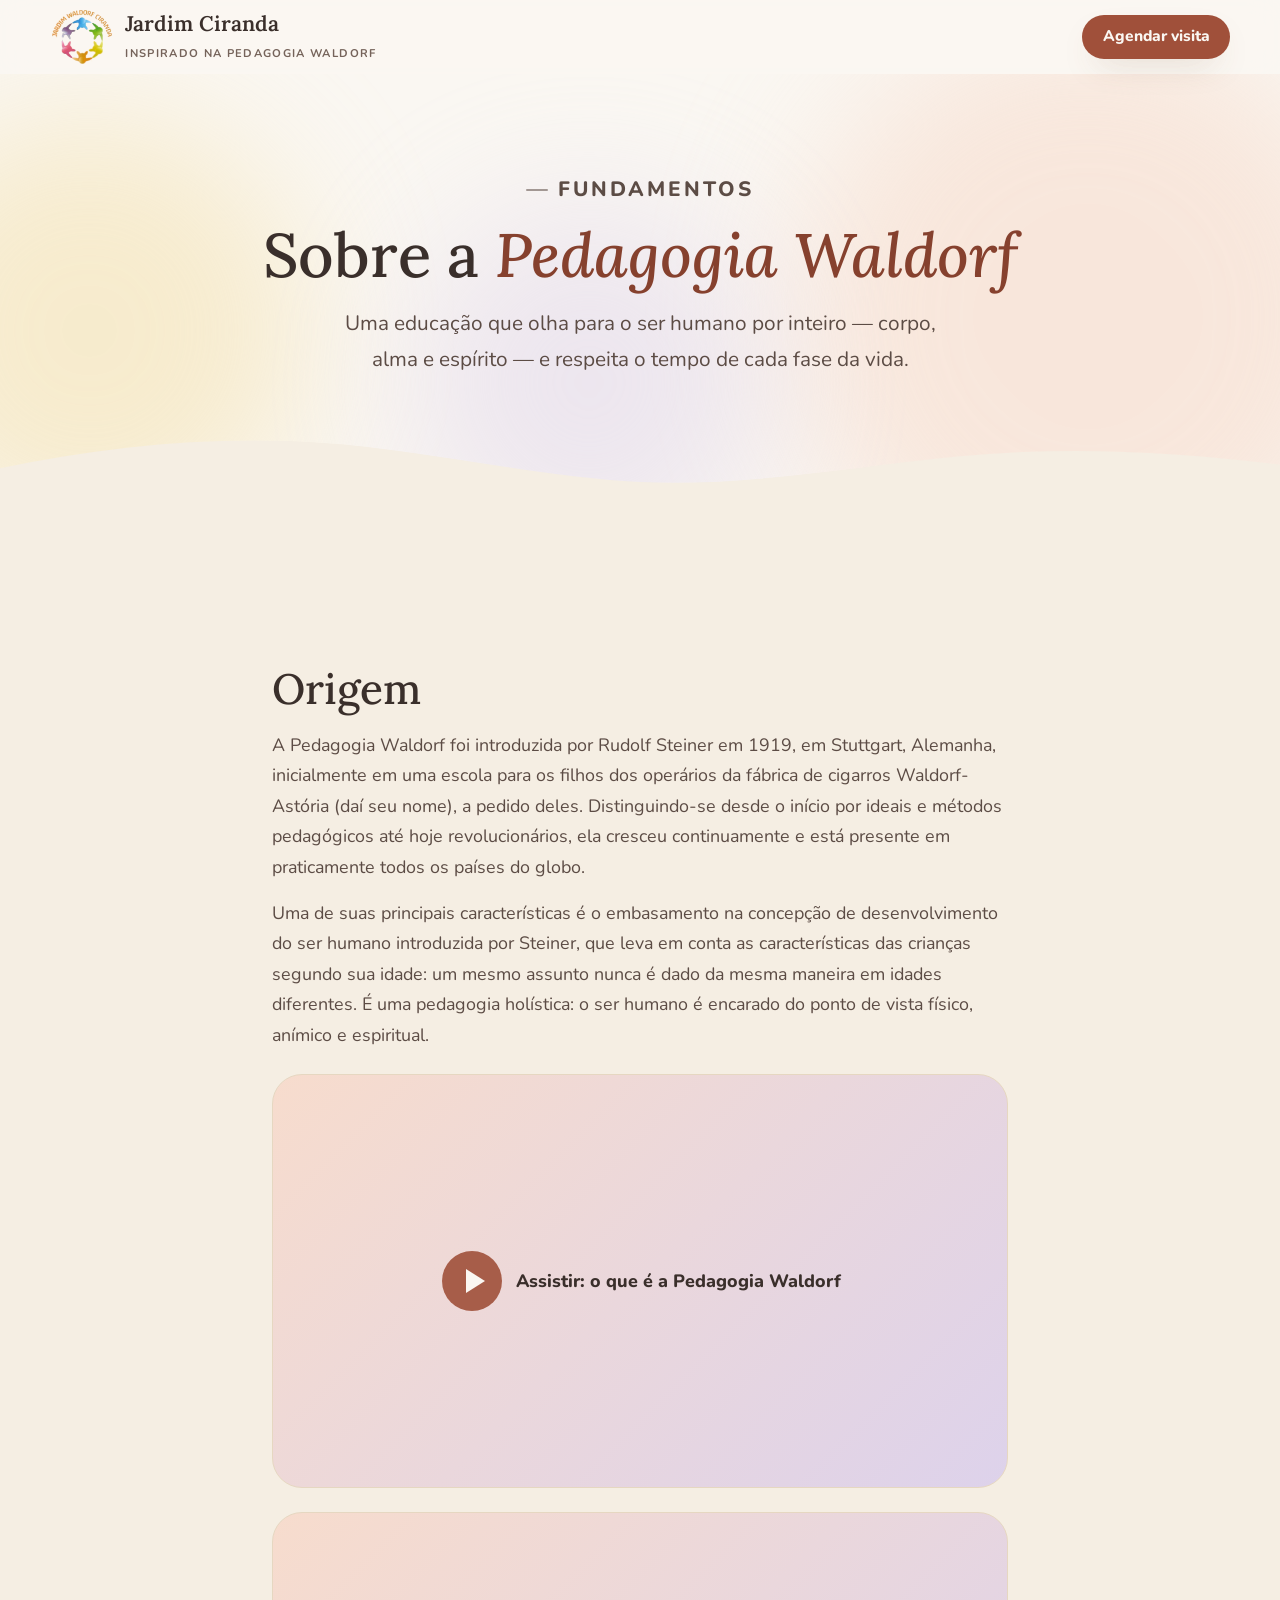
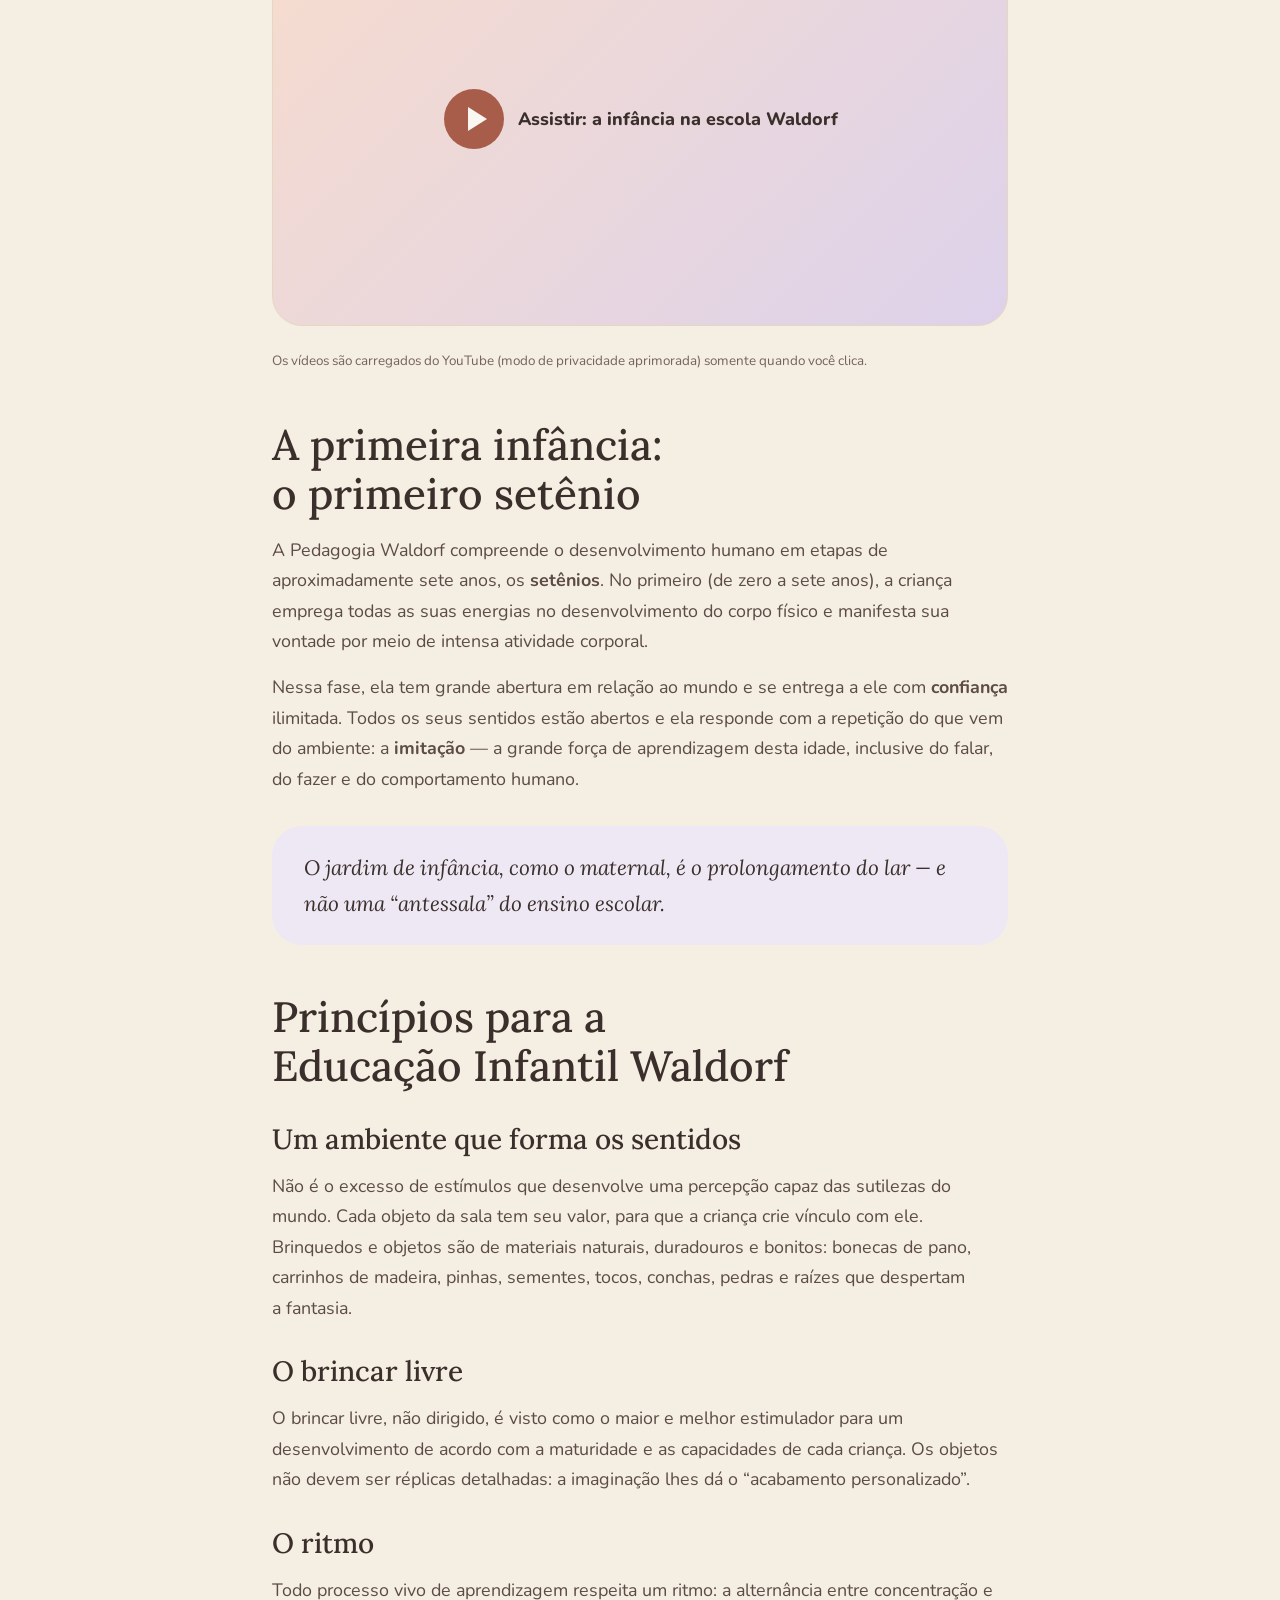
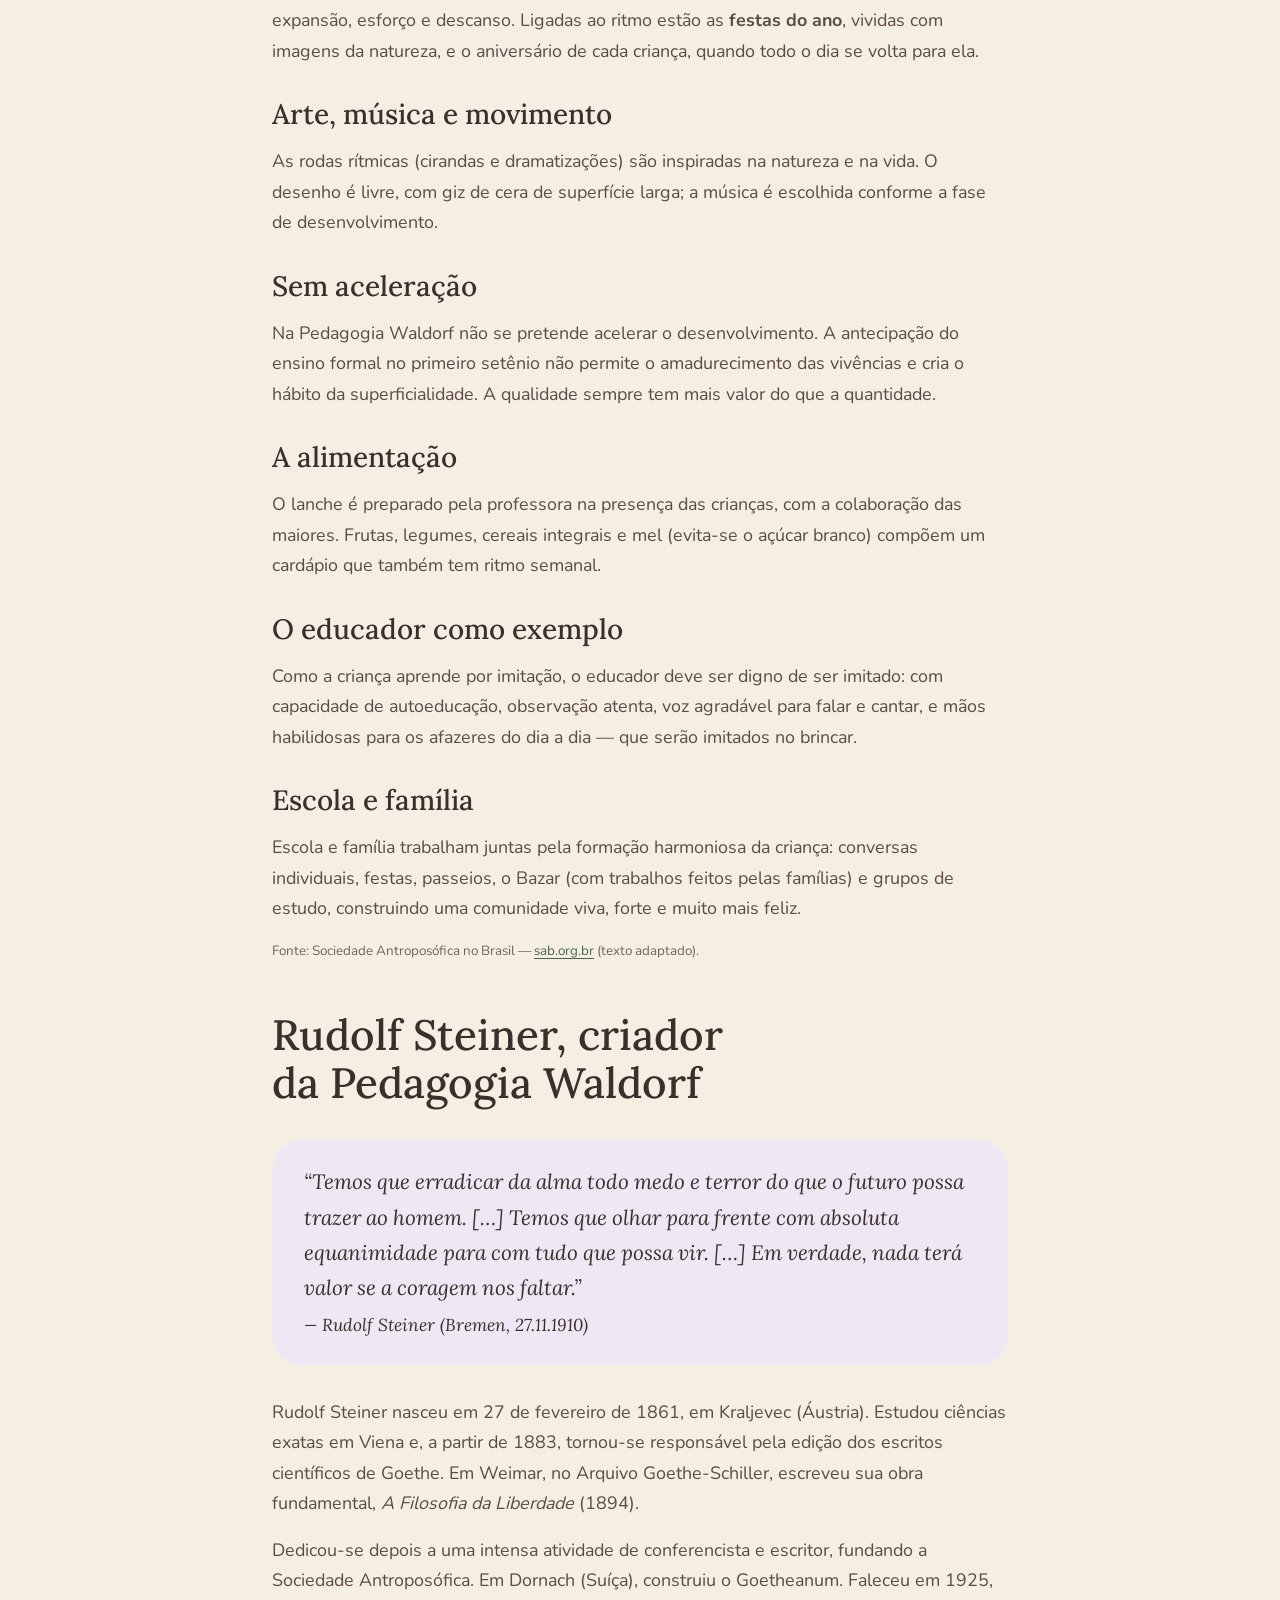
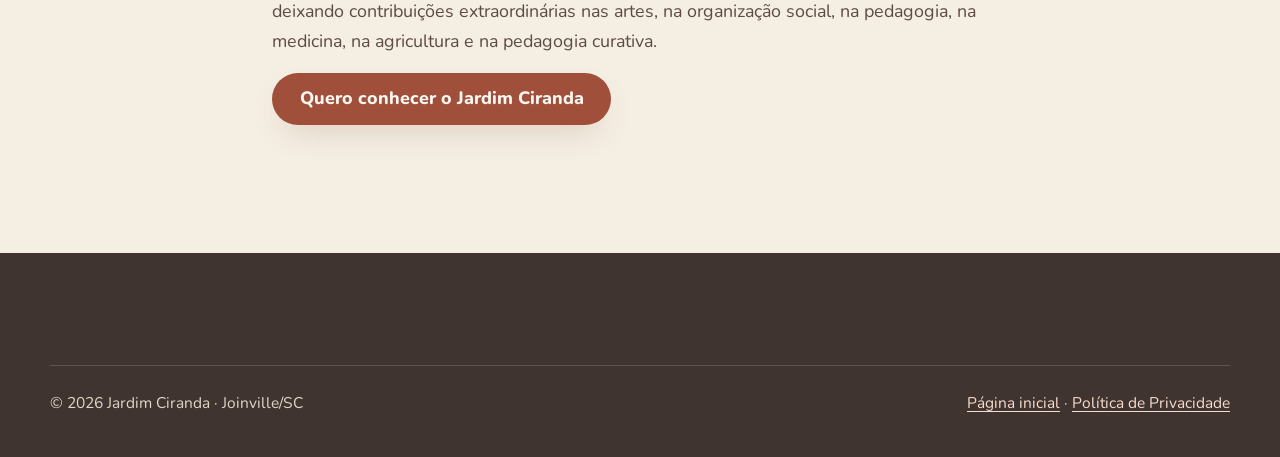
==== commit ae789fe7: "feat: add Waldorf-inspired design system and core pages with static assets" ====
--- a/pedagogia-waldorf/index.html
+++ b/pedagogia-waldorf/index.html
@@ -20,7 +20,9 @@
   <meta property="og:image:width" content="1200">
   <meta property="og:image:height" content="630">
   <meta name="twitter:card" content="summary_large_image">
-  <link rel="icon" href="../assets/img/favicon.svg" type="image/svg+xml">
+  <link rel="icon" href="../assets/img/favicon.ico" sizes="any">
+  <link rel="icon" href="../assets/img/favicon-64.png" type="image/png">
+  <link rel="apple-touch-icon" href="../assets/img/apple-touch-icon.png">
   <link rel="preload" href="../assets/fonts/lora-var.woff2" as="font" type="font/woff2" crossorigin>
   <link rel="preload" href="../assets/fonts/nunito-var.woff2" as="font" type="font/woff2" crossorigin>
   <link rel="stylesheet" href="../assets/css/styles.css">
@@ -44,7 +46,6 @@
 <body>
   <a class="skip-link" href="#conteudo">Pular para o conteúdo</a>
   <svg xmlns="http://www.w3.org/2000/svg" class="sr-only" aria-hidden="true" focusable="false">
-    <symbol id="i-logo" viewBox="0 0 48 48"><circle cx="24" cy="24" r="8" fill="#ebcd84"/><circle cx="24" cy="6" r="3.2" fill="#f0c3ab"/><circle cx="36.7" cy="11.3" r="3.2" fill="#a9bfa0"/><circle cx="42" cy="24" r="3.2" fill="#ddd2eb"/><circle cx="36.7" cy="36.7" r="3.2" fill="#f0c3ab"/><circle cx="24" cy="42" r="3.2" fill="#a9bfa0"/><circle cx="11.3" cy="36.7" r="3.2" fill="#ddd2eb"/><circle cx="6" cy="24" r="3.2" fill="#f0c3ab"/><circle cx="11.3" cy="11.3" r="3.2" fill="#a9bfa0"/><circle cx="24" cy="24" r="15" fill="none" stroke="#a0503a" stroke-width="2.4" stroke-linecap="round" stroke-dasharray="3 5.4" opacity=".55"/></symbol>
     <symbol id="i-whatsapp" viewBox="0 0 24 24"><path fill="currentColor" d="M12.04 2a9.9 9.9 0 0 0-8.5 15l-1.4 5.1 5.2-1.4A9.9 9.9 0 1 0 12.04 2Zm0 18.1a8.2 8.2 0 0 1-4.2-1.2l-.3-.2-3.1.8.8-3-.2-.3a8.2 8.2 0 1 1 7 3.9Zm4.5-6.1c-.2-.1-1.5-.7-1.7-.8-.2-.1-.4-.1-.6.1l-.8 1c-.1.2-.3.2-.5.1a6.7 6.7 0 0 1-3.3-2.9c-.3-.4.3-.4.7-1.3.1-.2 0-.3 0-.4l-.8-1.8c-.2-.5-.4-.4-.6-.4h-.5a1 1 0 0 0-.7.3 3 3 0 0 0-.9 2.2 5.2 5.2 0 0 0 1.1 2.7 11.8 11.8 0 0 0 4.5 4c1.7.7 2.3.8 3.2.6a2.7 2.7 0 0 0 1.8-1.2 2.2 2.2 0 0 0 .1-1.3c0-.1-.2-.2-.5-.3Z"/></symbol>
     <symbol id="i-play-video" viewBox="0 0 64 64"><circle cx="32" cy="32" r="30" fill="currentColor" opacity=".9"/><path d="M26 20v24l19-12Z" fill="#faf7f2"/></symbol>
     <symbol id="i-wave" viewBox="0 0 1440 90" preserveAspectRatio="none"><path d="M0 46c120-26 240-38 360-30s240 40 360 46 240-18 360-30 240-6 360 10V90H0Z"/></symbol>
@@ -53,7 +54,7 @@
   <header class="site-header">
     <div class="container">
       <a class="brand" href="../" aria-label="Jardim Ciranda — página inicial">
-        <svg aria-hidden="true"><use href="#i-logo"/></svg>
+        <img class="brand__logo" src="../assets/img/logo-jardim-ciranda.webp" width="212" height="192" alt="" decoding="async">
         <span><span class="brand__name">Jardim Ciranda</span><span class="brand__tag">Inspirado na Pedagogia Waldorf</span></span>
       </a>
       <a class="btn btn--sm" href="../#contato">Agendar visita</a>
--- a/assets/css/styles.css
+++ b/assets/css/styles.css
@@ -293,8 +293,10 @@
 
 .brand { display: inline-flex; align-items: center; gap: 0.7rem; text-decoration: none; color: var(--text); }
 .brand:hover { color: var(--text); }
-.brand svg { width: 44px; height: 44px; transition: transform 1.2s var(--ease); }
-.brand:hover svg { transform: rotate(40deg); }
+.brand__logo { width: auto; height: min(58px, calc(var(--header-h) - 14px)); flex-shrink: 0; transition: transform 0.9s var(--ease); }
+.brand:hover .brand__logo { transform: rotate(-8deg) scale(1.04); }
+@media (max-width: 480px) { .brand__logo { height: 46px; } }
+@media (prefers-reduced-motion: reduce) { .brand:hover .brand__logo { transform: none; } }
 .brand__name { font-family: var(--font-serif); font-size: 1.32rem; font-weight: 600; line-height: 1; }
 .brand__tag { display: block; font-family: var(--font-sans); font-size: 0.7rem; font-weight: 700; letter-spacing: 0.12em; text-transform: uppercase; color: var(--text-subtle); margin-top: 4px; }
 
@@ -683,6 +685,7 @@
 .site-footer a:hover { color: var(--c-cream-50); }
 .footer-grid { display: grid; grid-template-columns: 1.4fr 1fr 1fr; gap: 2rem; }
 .site-footer .brand, .site-footer .brand:hover { color: var(--c-cream-50); }
+.site-footer .brand__logo { height: 72px; padding: 6px; border-radius: 22px; background: var(--c-cream-50); box-shadow: 0 8px 22px -14px rgba(0, 0, 0, 0.5); }
 .site-footer .brand__tag { color: #d9c9b8; }
 .site-footer h2 { font-family: var(--font-sans); font-size: var(--fs-xs); letter-spacing: 0.14em; text-transform: uppercase; color: #e9d3a0; margin-bottom: 1rem; font-weight: 800; }
 .site-footer p, .site-footer li { color: #e2d6c8; font-size: var(--fs-sm); }
